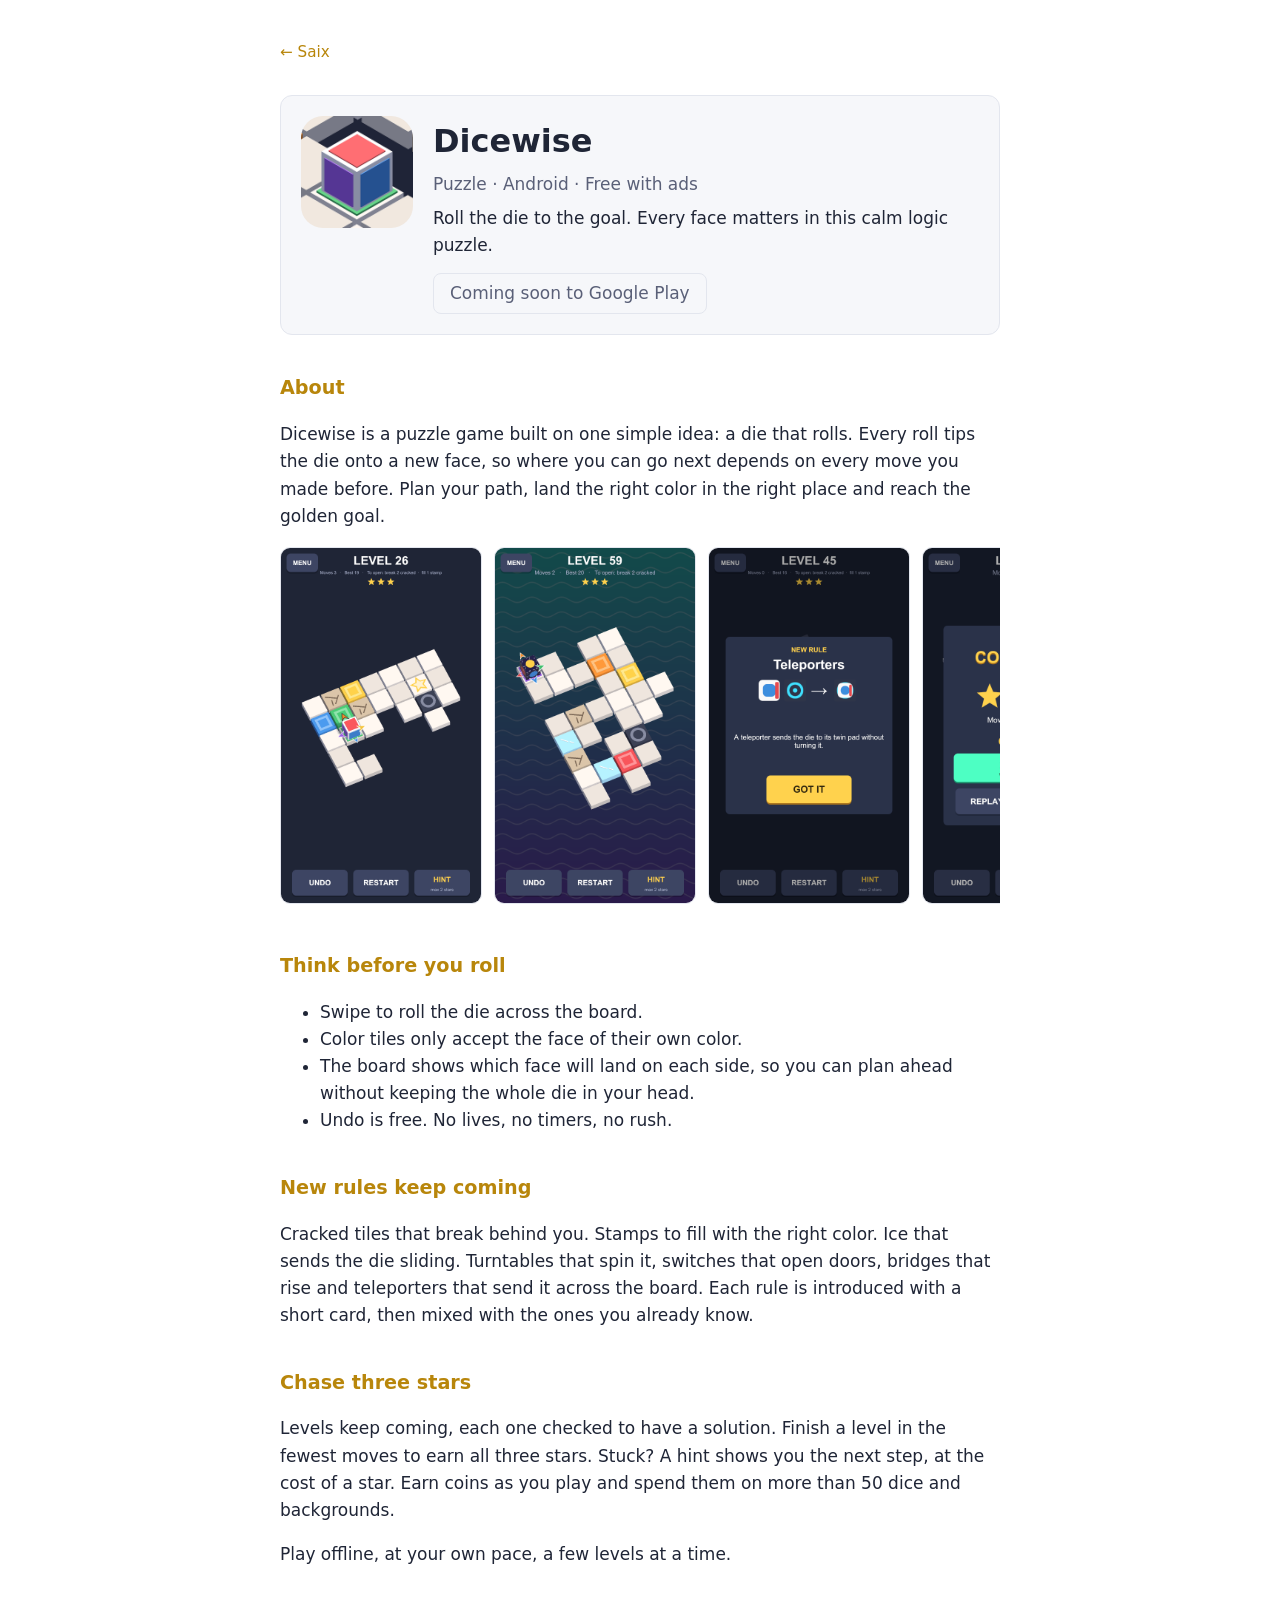
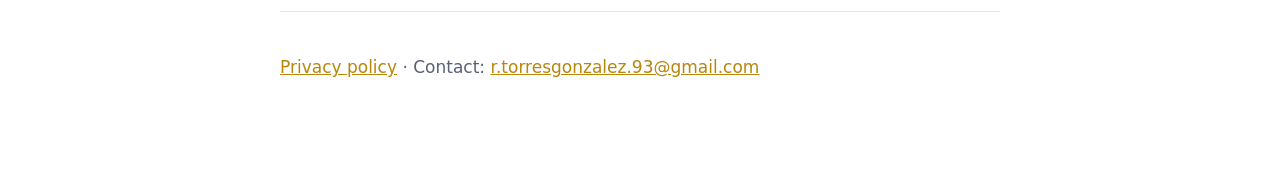
==== dicewise/index.html @ 0cf07ffc "Add personal game developer site with Dicewise page and itch.io games Co-Authored-By: Claude Opus 5." ====
<!doctype html>
<html lang="en">
<head>
<meta charset="utf-8">
<meta name="viewport" content="width=device-width, initial-scale=1">
<title>Dicewise · Rolling Dice Puzzle</title>
<meta name="description" content="Dicewise is a calm logic puzzle for Android. Roll the die to the goal: every face matters.">
<meta property="og:title" content="Dicewise: Rolling Dice Puzzle">
<meta property="og:description" content="Roll the die to the goal. Every face matters in this calm logic puzzle.">
<meta property="og:image" content="https://saix93.github.io/dicewise/FeatureGraphic.png">
<link rel="icon" href="Dicewise-Icon.png">
<link rel="stylesheet" href="../style.css">
</head>
<body>
<main>
<nav><a href="../">← Saix</a></nav>

<div class="featured">
  <img src="Dicewise-Icon.png" alt="Dicewise icon" width="112" height="112">
  <div>
    <h1>Dicewise</h1>
    <p class="meta" style="margin:0">Puzzle · Android · Free with ads</p>
    <p>Roll the die to the goal. Every face matters in this calm logic puzzle.</p>
    <!-- When the game is live, replace this span with:
         <a class="button" href="https://play.google.com/store/apps/details?id=com.saix.dicewise">Get it on Google Play</a> -->
    <span class="button disabled">Coming soon to Google Play</span>
  </div>
</div>

<h2>About</h2>
<p>Dicewise is a puzzle game built on one simple idea: a die that rolls. Every roll tips the die onto a new face, so where you can go next depends on every move you made before. Plan your path, land the right color in the right place and reach the golden goal.</p>

<div class="shots">
  <img src="Screenshots/01-gameplay.png" alt="Rolling the die across a board" width="1080" height="1920" loading="lazy">
  <img src="Screenshots/02-advanced.png" alt="An advanced level with several tile types" width="1080" height="1920" loading="lazy">
  <img src="Screenshots/03-new-rule.png" alt="A card introducing a new rule" width="1080" height="1920" loading="lazy">
  <img src="Screenshots/04-level-complete.png" alt="Level complete with three stars" width="1080" height="1920" loading="lazy">
  <img src="Screenshots/05-shop.png" alt="The shop with dice and backgrounds" width="1080" height="1920" loading="lazy">
  <img src="Screenshots/06-menu.png" alt="Main menu" width="1080" height="1920" loading="lazy">
</div>

<h2>Think before you roll</h2>
<ul>
  <li>Swipe to roll the die across the board.</li>
  <li>Color tiles only accept the face of their own color.</li>
  <li>The board shows which face will land on each side, so you can plan ahead without keeping the whole die in your head.</li>
  <li>Undo is free. No lives, no timers, no rush.</li>
</ul>

<h2>New rules keep coming</h2>
<p>Cracked tiles that break behind you. Stamps to fill with the right color. Ice that sends the die sliding. Turntables that spin it, switches that open doors, bridges that rise and teleporters that send it across the board. Each rule is introduced with a short card, then mixed with the ones you already know.</p>

<h2>Chase three stars</h2>
<p>Levels keep coming, each one checked to have a solution. Finish a level in the fewest moves to earn all three stars. Stuck? A hint shows you the next step, at the cost of a star. Earn coins as you play and spend them on more than 50 dice and backgrounds.</p>

<p>Play offline, at your own pace, a few levels at a time.</p>

<hr>
<p class="meta"><a href="privacy-policy.html">Privacy policy</a> · Contact: <a href="mailto:r.torresgonzalez.93@gmail.com">r.torresgonzalez.93@gmail.com</a></p>
</main>
</body>
</html>
---- style.css ----
:root { --bg: #ffffff; --text: #1f2536; --dim: #5a6078; --accent: #b8860b; --rule: #e3e6ee; --card: #f6f7fa; }
@media (prefers-color-scheme: dark) {
  :root { --bg: #1f2536; --text: #eef0f6; --dim: #a9b1cc; --accent: #ffd24d; --rule: #3c4563; --card: #272e44; }
}
body { margin: 0; background: var(--bg); color: var(--text); font: 17px/1.6 system-ui, -apple-system, "Segoe UI", Roboto, sans-serif; }
main { max-width: 720px; margin: 0 auto; padding: 40px 16px 64px; }
h1 { margin: 0 0 4px; font-size: 2rem; }
h2 { margin-top: 2em; font-size: 1.2rem; color: var(--accent); }
h3 { margin: 0 0 4px; font-size: 1.05rem; }
.meta { color: var(--dim); margin: 0 0 2em; }
a { color: var(--accent); }
hr { border: 0; border-top: 1px solid var(--rule); margin: 2.5em 0; }
img { max-width: 100%; height: auto; }

nav { margin: 0 0 2em; font-size: .95rem; }
nav a { text-decoration: none; }
nav a:hover { text-decoration: underline; }

.links { display: flex; flex-wrap: wrap; gap: 8px 20px; padding: 0; margin: 0; list-style: none; }

/* Featured game */
.featured { display: flex; gap: 20px; align-items: flex-start; background: var(--card); border: 1px solid var(--rule); border-radius: 12px; padding: 20px; }
.featured > img { width: 112px; flex-shrink: 0; border-radius: 22px; }
.featured p { margin: .4em 0; }
@media (max-width: 520px) { .featured { flex-direction: column; } }

.badge { display: inline-block; font-size: .8rem; color: var(--dim); border: 1px solid var(--rule); border-radius: 999px; padding: 1px 10px; }
.button { display: inline-block; margin-top: .4em; padding: 6px 16px; border-radius: 8px; background: var(--accent); color: var(--bg); font-weight: 600; text-decoration: none; }
.button.disabled { background: none; color: var(--dim); border: 1px solid var(--rule); font-weight: 400; cursor: default; }

/* Game grid */
.grid { display: grid; grid-template-columns: repeat(auto-fill, minmax(200px, 1fr)); gap: 16px; padding: 0; list-style: none; }
.grid a { display: block; height: 100%; background: var(--card); border: 1px solid var(--rule); border-radius: 12px; overflow: hidden; color: inherit; text-decoration: none; }
.grid a:hover { border-color: var(--accent); }
.grid img { display: block; width: 100%; aspect-ratio: 315 / 250; object-fit: cover; }
.grid .info { padding: 10px 12px 12px; }
.grid p { margin: 0; color: var(--dim); font-size: .9rem; line-height: 1.4; }

/* Screenshots */
.shots { display: flex; gap: 12px; overflow-x: auto; padding-bottom: 8px; scroll-snap-type: x mandatory; }
.shots img { width: 200px; flex-shrink: 0; border-radius: 10px; border: 1px solid var(--rule); scroll-snap-align: start; }
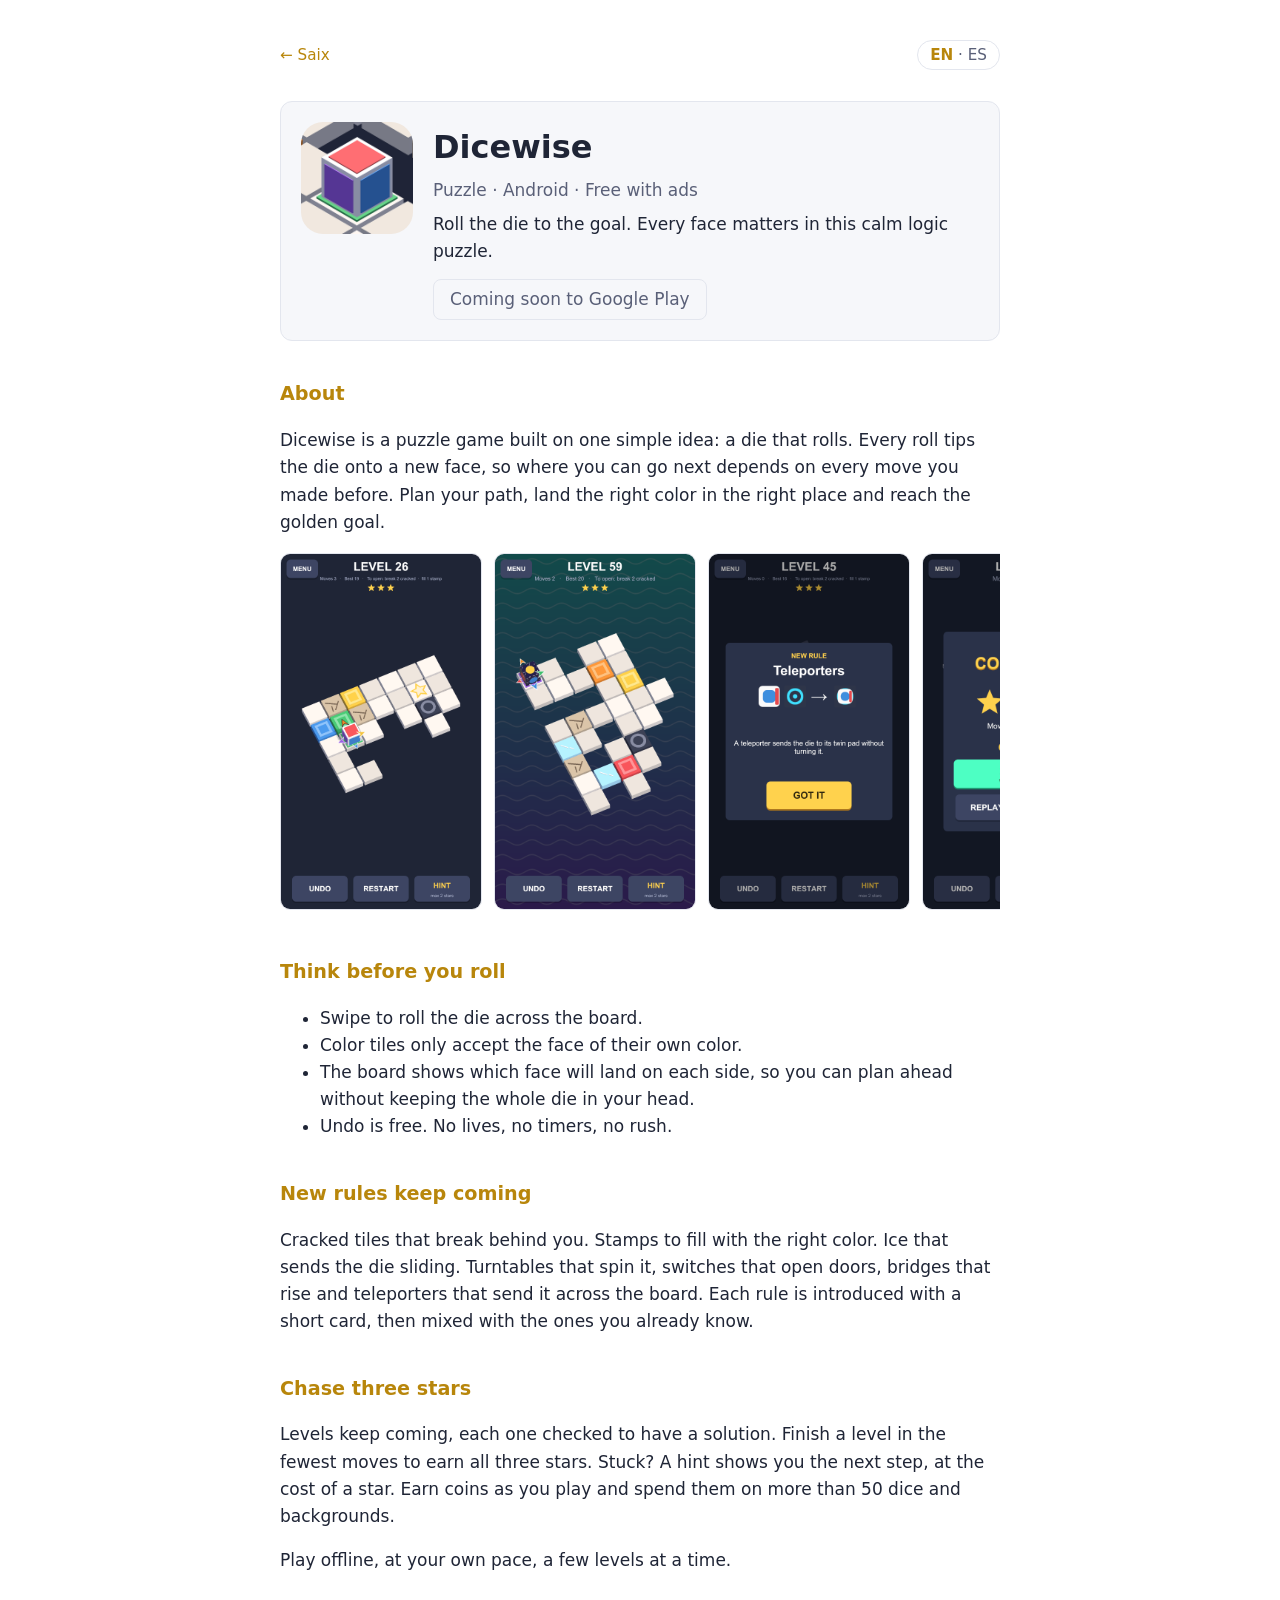
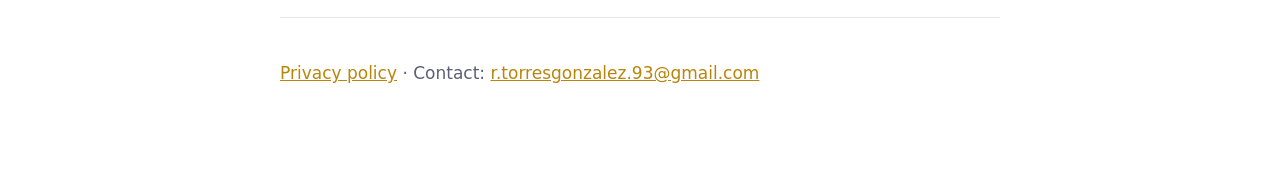
==== commit aeb639d4: "Add English/Spanish language switch with translations Co-Authored-By: Claude Opus 5.5 <noreply@anthr" ====
--- a/dicewise/index.html
+++ b/dicewise/index.html
@@ -3,7 +3,8 @@
 <head>
 <meta charset="utf-8">
 <meta name="viewport" content="width=device-width, initial-scale=1">
-<title>Dicewise · Rolling Dice Puzzle</title>
+<title data-es="Dicewise · Puzzle de dados">Dicewise · Rolling Dice Puzzle</title>
+<script src="../lang.js"></script>
 <meta name="description" content="Dicewise is a calm logic puzzle for Android. Roll the die to the goal: every face matters.">
 <meta property="og:title" content="Dicewise: Rolling Dice Puzzle">
 <meta property="og:description" content="Roll the die to the goal. Every face matters in this calm logic puzzle.">
@@ -13,32 +14,38 @@
 </head>
 <body>
 <main>
-<nav><a href="../">← Saix</a></nav>
+<div class="top">
+  <a href="../">← Saix</a>
+  <button class="lang-toggle" type="button" aria-label="Change language / Cambiar idioma"><span class="en">EN</span> · <span class="es">ES</span></button>
+</div>
 
 <div class="featured">
-  <img src="Dicewise-Icon.png" alt="Dicewise icon" width="112" height="112">
+  <img src="Dicewise-Icon.png" alt="Dicewise" width="112" height="112">
   <div>
     <h1>Dicewise</h1>
-    <p class="meta" style="margin:0">Puzzle · Android · Free with ads</p>
-    <p>Roll the die to the goal. Every face matters in this calm logic puzzle.</p>
+    <p class="meta" style="margin:0"><span lang="en">Puzzle · Android · Free with ads</span><span lang="es">Puzle · Android · Gratis con anuncios</span></p>
+    <p lang="en">Roll the die to the goal. Every face matters in this calm logic puzzle.</p>
+    <p lang="es">Rueda el dado hasta la meta. En este puzle de lógica, cada cara cuenta.</p>
     <!-- When the game is live, replace this span with:
-         <a class="button" href="https://play.google.com/store/apps/details?id=com.saix.dicewise">Get it on Google Play</a> -->
-    <span class="button disabled">Coming soon to Google Play</span>
+         <a class="button" href="https://play.google.com/store/apps/details?id=com.saix.dicewise"><span lang="en">Get it on Google Play</span><span lang="es">Disponible en Google Play</span></a> -->
+    <span class="button disabled"><span lang="en">Coming soon to Google Play</span><span lang="es">Próximamente en Google Play</span></span>
   </div>
 </div>
 
-<h2>About</h2>
-<p>Dicewise is a puzzle game built on one simple idea: a die that rolls. Every roll tips the die onto a new face, so where you can go next depends on every move you made before. Plan your path, land the right color in the right place and reach the golden goal.</p>
+<h2><span lang="en">About</span><span lang="es">El juego</span></h2>
+<p lang="en">Dicewise is a puzzle game built on one simple idea: a die that rolls. Every roll tips the die onto a new face, so where you can go next depends on every move you made before. Plan your path, land the right color in the right place and reach the golden goal.</p>
+<p lang="es">Dicewise es un juego de puzles con una idea sencilla: un dado que rueda. Cada movimiento vuelca el dado sobre una cara nueva, así que adónde puedes ir depende de todo lo que has hecho antes. Planea tu camino, pon el color adecuado en el sitio adecuado y llega a la meta dorada.</p>
 
 <div class="shots">
-  <img src="Screenshots/01-gameplay.png" alt="Rolling the die across a board" width="1080" height="1920" loading="lazy">
-  <img src="Screenshots/02-advanced.png" alt="An advanced level with several tile types" width="1080" height="1920" loading="lazy">
-  <img src="Screenshots/03-new-rule.png" alt="A card introducing a new rule" width="1080" height="1920" loading="lazy">
-  <img src="Screenshots/04-level-complete.png" alt="Level complete with three stars" width="1080" height="1920" loading="lazy">
-  <img src="Screenshots/05-shop.png" alt="The shop with dice and backgrounds" width="1080" height="1920" loading="lazy">
-  <img src="Screenshots/06-menu.png" alt="Main menu" width="1080" height="1920" loading="lazy">
+  <img src="Screenshots/01-gameplay.png" alt="" width="1080" height="1920" loading="lazy">
+  <img src="Screenshots/02-advanced.png" alt="" width="1080" height="1920" loading="lazy">
+  <img src="Screenshots/03-new-rule.png" alt="" width="1080" height="1920" loading="lazy">
+  <img src="Screenshots/04-level-complete.png" alt="" width="1080" height="1920" loading="lazy">
+  <img src="Screenshots/05-shop.png" alt="" width="1080" height="1920" loading="lazy">
+  <img src="Screenshots/06-menu.png" alt="" width="1080" height="1920" loading="lazy">
 </div>
 
+<div lang="en">
 <h2>Think before you roll</h2>
 <ul>
   <li>Swipe to roll the die across the board.</li>
@@ -54,9 +61,28 @@
 <p>Levels keep coming, each one checked to have a solution. Finish a level in the fewest moves to earn all three stars. Stuck? A hint shows you the next step, at the cost of a star. Earn coins as you play and spend them on more than 50 dice and backgrounds.</p>
 
 <p>Play offline, at your own pace, a few levels at a time.</p>
+</div>
+
+<div lang="es">
+<h2>Piensa antes de rodar</h2>
+<ul>
+  <li>Desliza para hacer rodar el dado por el tablero.</li>
+  <li>Las casillas de color solo aceptan la cara de su color.</li>
+  <li>El tablero te muestra qué cara caerá en cada lado, para que planees sin tener que memorizar el dado.</li>
+  <li>Deshacer es gratis. Sin vidas, sin cronómetros, sin prisas.</li>
+</ul>
+
+<h2>Siempre hay reglas nuevas</h2>
+<p>Casillas agrietadas que se rompen a tu paso. Sellos que llenar con el color correcto. Hielo que hace deslizar el dado. Plataformas giratorias, interruptores que abren puertas, puentes que se levantan y teletransportes que lo mandan al otro lado del tablero. Cada regla se presenta con una tarjeta breve y luego se mezcla con las que ya conoces.</p>
+
+<h2>Consigue las tres estrellas</h2>
+<p>Los niveles no se acaban, y todos tienen solución comprobada. Termina un nivel con el mínimo de movimientos para conseguir las tres estrellas. ¿Atascado? Una pista te muestra el siguiente paso, a cambio de una estrella. Gana monedas jugando y gástalas en más de 50 dados y fondos.</p>
+
+<p>Juega sin conexión, a tu ritmo, unos pocos niveles cada vez.</p>
+</div>
 
 <hr>
-<p class="meta"><a href="privacy-policy.html">Privacy policy</a> · Contact: <a href="mailto:r.torresgonzalez.93@gmail.com">r.torresgonzalez.93@gmail.com</a></p>
+<p class="meta"><a href="privacy-policy.html"><span lang="en">Privacy policy</span><span lang="es">Política de privacidad</span></a> · <span lang="en">Contact</span><span lang="es">Contacto</span>: <a href="mailto:r.torresgonzalez.93@gmail.com">r.torresgonzalez.93@gmail.com</a></p>
 </main>
 </body>
 </html>
--- a/style.css
+++ b/style.css
@@ -12,9 +12,15 @@
 hr { border: 0; border-top: 1px solid var(--rule); margin: 2.5em 0; }
 img { max-width: 100%; height: auto; }
 
-nav { margin: 0 0 2em; font-size: .95rem; }
-nav a { text-decoration: none; }
-nav a:hover { text-decoration: underline; }
+/* Language switch, see lang.js */
+html[lang="es"] body [lang="en"], html[lang="en"] body [lang="es"] { display: none; }
+
+.top { display: flex; align-items: center; gap: 16px; margin: 0 0 2em; font-size: .95rem; }
+.top a { text-decoration: none; }
+.top a:hover { text-decoration: underline; }
+.lang-toggle { margin-left: auto; font: inherit; color: var(--dim); background: none; border: 1px solid var(--rule); border-radius: 999px; padding: 2px 12px; cursor: pointer; }
+.lang-toggle:hover { border-color: var(--accent); }
+html[lang="en"] .lang-toggle .en, html[lang="es"] .lang-toggle .es { color: var(--accent); font-weight: 600; }
 
 .links { display: flex; flex-wrap: wrap; gap: 8px 20px; padding: 0; margin: 0; list-style: none; }
 
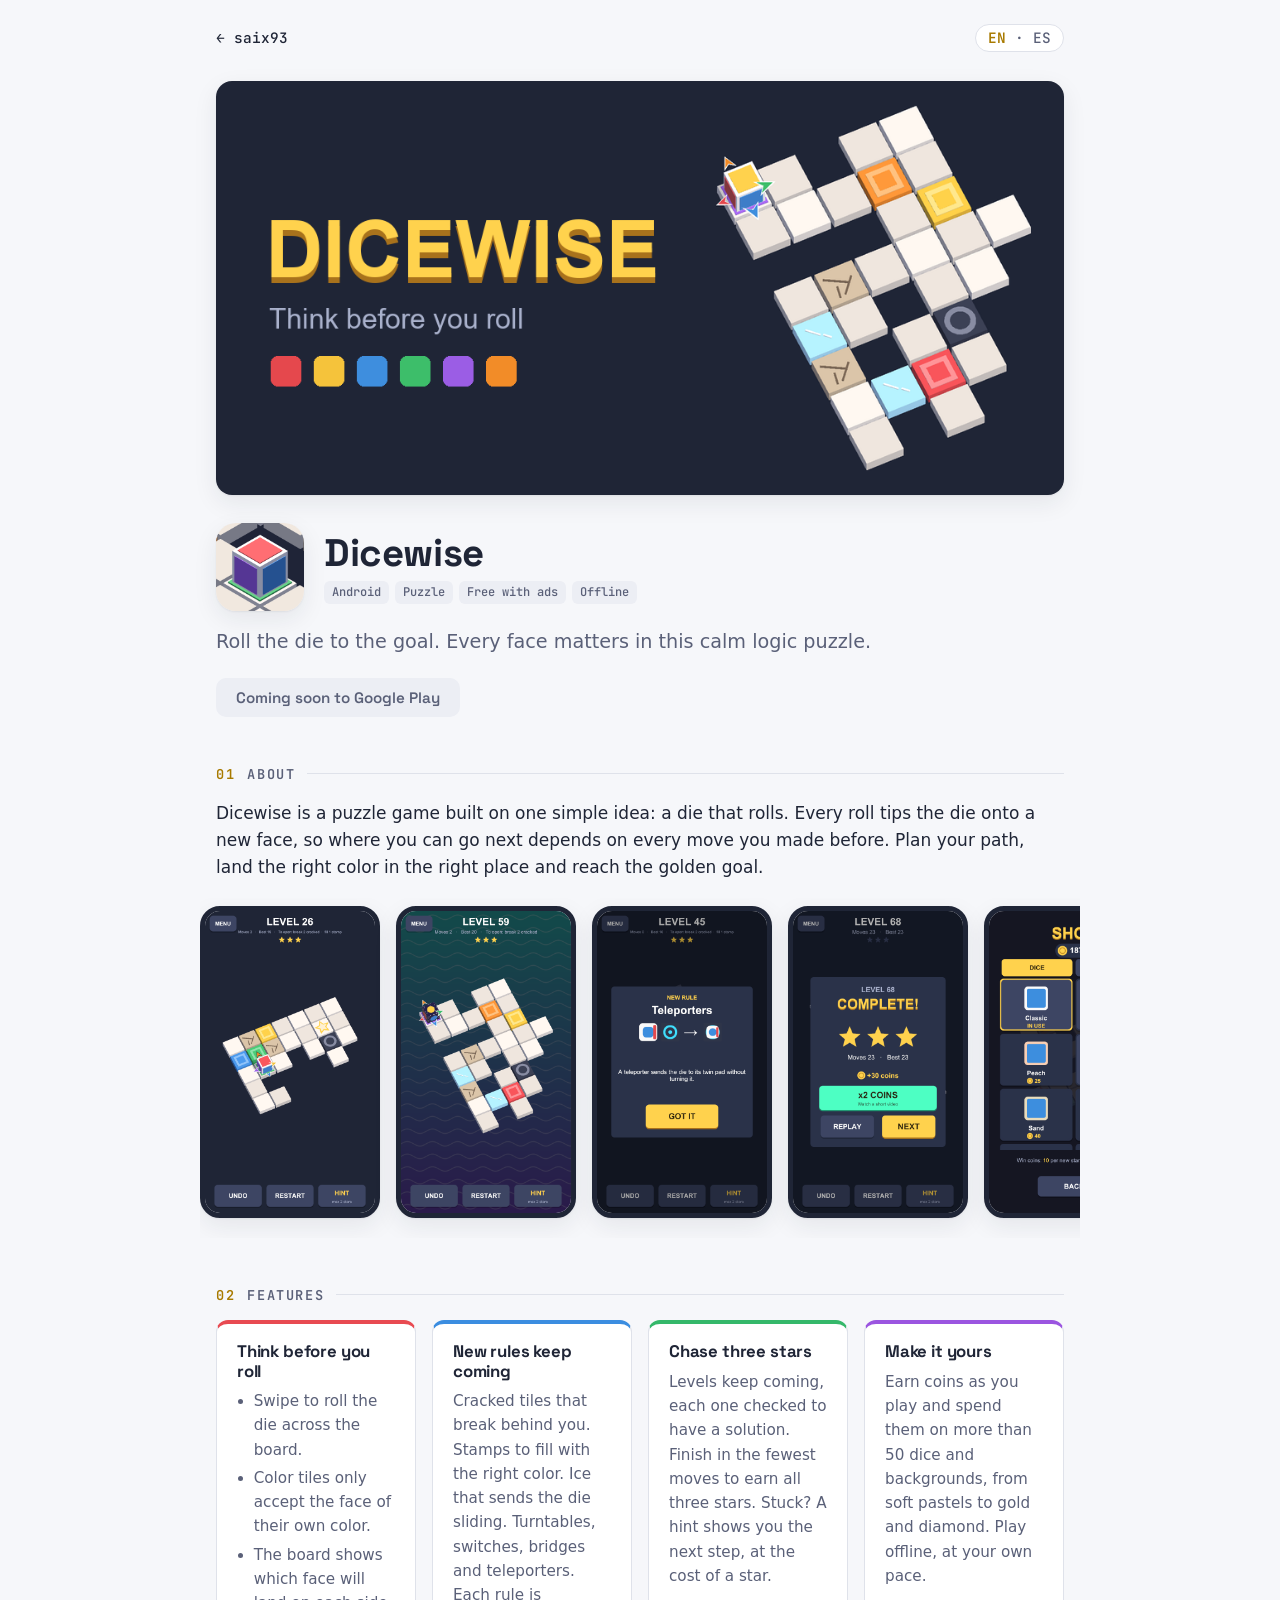
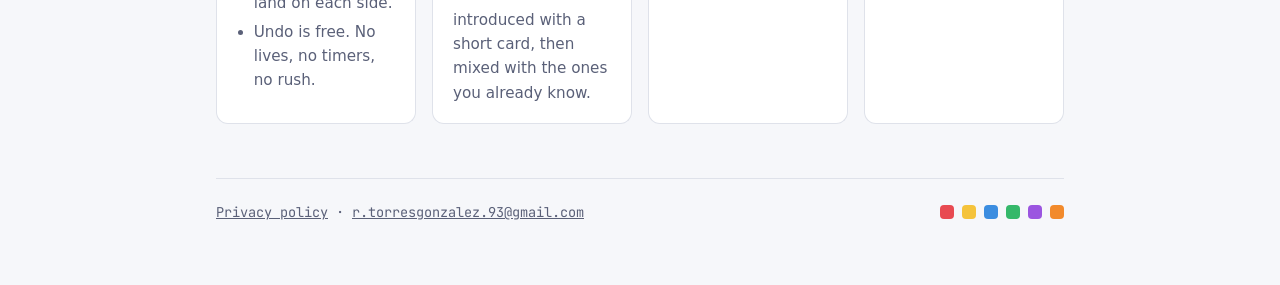
==== commit 7236cbac: "Redesign site with game-dev visual style Add 3D die hero, HUD-style section titles, featured Dicewis" ====
--- a/dicewise/index.html
+++ b/dicewise/index.html
@@ -10,29 +10,40 @@
 <meta property="og:description" content="Roll the die to the goal. Every face matters in this calm logic puzzle.">
 <meta property="og:image" content="https://saix93.github.io/dicewise/FeatureGraphic.png">
 <link rel="icon" href="Dicewise-Icon.png">
+<link rel="preconnect" href="https://fonts.googleapis.com">
+<link rel="preconnect" href="https://fonts.gstatic.com" crossorigin>
+<link rel="stylesheet" href="https://fonts.googleapis.com/css2?family=JetBrains+Mono:wght@400;500;600&family=Space+Grotesk:wght@500;600;700&display=swap">
 <link rel="stylesheet" href="../style.css">
 </head>
 <body>
-<main>
+<main class="wide" style="max-width: 880px">
 <div class="top">
-  <a href="../">← Saix</a>
+  <a href="../">← saix93</a>
   <button class="lang-toggle" type="button" aria-label="Change language / Cambiar idioma"><span class="en">EN</span> · <span class="es">ES</span></button>
 </div>
 
-<div class="featured">
-  <img src="Dicewise-Icon.png" alt="Dicewise" width="112" height="112">
+<img class="banner" src="FeatureGraphic.png" alt="Dicewise: Think before you roll" width="1024" height="500">
+
+<div class="game-head">
+  <img src="Dicewise-Icon.png" alt="" width="88" height="88">
   <div>
     <h1>Dicewise</h1>
-    <p class="meta" style="margin:0"><span lang="en">Puzzle · Android · Free with ads</span><span lang="es">Puzle · Android · Gratis con anuncios</span></p>
-    <p lang="en">Roll the die to the goal. Every face matters in this calm logic puzzle.</p>
-    <p lang="es">Rueda el dado hasta la meta. En este puzle de lógica, cada cara cuenta.</p>
-    <!-- When the game is live, replace this span with:
-         <a class="button" href="https://play.google.com/store/apps/details?id=com.saix.dicewise"><span lang="en">Get it on Google Play</span><span lang="es">Disponible en Google Play</span></a> -->
-    <span class="button disabled"><span lang="en">Coming soon to Google Play</span><span lang="es">Próximamente en Google Play</span></span>
+    <ul class="tags">
+      <li class="badge">Android</li>
+      <li class="badge"><span lang="en">Puzzle</span><span lang="es">Puzle</span></li>
+      <li class="badge"><span lang="en">Free with ads</span><span lang="es">Gratis con anuncios</span></li>
+      <li class="badge"><span lang="en">Offline</span><span lang="es">Sin conexión</span></li>
+    </ul>
   </div>
 </div>
 
-<h2><span lang="en">About</span><span lang="es">El juego</span></h2>
+<p class="tagline" lang="en">Roll the die to the goal. Every face matters in this calm logic puzzle.</p>
+<p class="tagline" lang="es">Rueda el dado hasta la meta. En este puzle de lógica, cada cara cuenta.</p>
+<!-- When the game is live, replace this span with:
+     <a class="button" href="https://play.google.com/store/apps/details?id=com.saix.dicewise"><span lang="en">Get it on Google Play</span><span lang="es">Disponible en Google Play</span></a> -->
+<span class="button disabled"><span lang="en">Coming soon to Google Play</span><span lang="es">Próximamente en Google Play</span></span>
+
+<h2 class="section-title"><span class="idx">01</span><span lang="en">About</span><span lang="es">El juego</span></h2>
 <p lang="en">Dicewise is a puzzle game built on one simple idea: a die that rolls. Every roll tips the die onto a new face, so where you can go next depends on every move you made before. Plan your path, land the right color in the right place and reach the golden goal.</p>
 <p lang="es">Dicewise es un juego de puzles con una idea sencilla: un dado que rueda. Cada movimiento vuelca el dado sobre una cara nueva, así que adónde puedes ir depende de todo lo que has hecho antes. Planea tu camino, pon el color adecuado en el sitio adecuado y llega a la meta dorada.</p>
 
@@ -45,44 +56,44 @@
   <img src="Screenshots/06-menu.png" alt="" width="1080" height="1920" loading="lazy">
 </div>
 
-<div lang="en">
-<h2>Think before you roll</h2>
-<ul>
-  <li>Swipe to roll the die across the board.</li>
-  <li>Color tiles only accept the face of their own color.</li>
-  <li>The board shows which face will land on each side, so you can plan ahead without keeping the whole die in your head.</li>
-  <li>Undo is free. No lives, no timers, no rush.</li>
-</ul>
-
-<h2>New rules keep coming</h2>
-<p>Cracked tiles that break behind you. Stamps to fill with the right color. Ice that sends the die sliding. Turntables that spin it, switches that open doors, bridges that rise and teleporters that send it across the board. Each rule is introduced with a short card, then mixed with the ones you already know.</p>
-
-<h2>Chase three stars</h2>
-<p>Levels keep coming, each one checked to have a solution. Finish a level in the fewest moves to earn all three stars. Stuck? A hint shows you the next step, at the cost of a star. Earn coins as you play and spend them on more than 50 dice and backgrounds.</p>
-
-<p>Play offline, at your own pace, a few levels at a time.</p>
+<h2 class="section-title"><span class="idx">02</span><span lang="en">Features</span><span lang="es">Características</span></h2>
+<div class="features">
+  <section class="feature" style="--c: var(--red)">
+    <h3><span lang="en">Think before you roll</span><span lang="es">Piensa antes de rodar</span></h3>
+    <ul lang="en">
+      <li>Swipe to roll the die across the board.</li>
+      <li>Color tiles only accept the face of their own color.</li>
+      <li>The board shows which face will land on each side.</li>
+      <li>Undo is free. No lives, no timers, no rush.</li>
+    </ul>
+    <ul lang="es">
+      <li>Desliza para hacer rodar el dado por el tablero.</li>
+      <li>Las casillas de color solo aceptan la cara de su color.</li>
+      <li>El tablero te muestra qué cara caerá en cada lado.</li>
+      <li>Deshacer es gratis. Sin vidas, sin cronómetros, sin prisas.</li>
+    </ul>
+  </section>
+  <section class="feature" style="--c: var(--blue)">
+    <h3><span lang="en">New rules keep coming</span><span lang="es">Siempre hay reglas nuevas</span></h3>
+    <p lang="en">Cracked tiles that break behind you. Stamps to fill with the right color. Ice that sends the die sliding. Turntables, switches, bridges and teleporters. Each rule is introduced with a short card, then mixed with the ones you already know.</p>
+    <p lang="es">Casillas agrietadas que se rompen a tu paso. Sellos que llenar con el color correcto. Hielo que hace deslizar el dado. Plataformas giratorias, interruptores, puentes y teletransportes. Cada regla se presenta con una tarjeta breve y luego se mezcla con las que ya conoces.</p>
+  </section>
+  <section class="feature" style="--c: var(--green)">
+    <h3><span lang="en">Chase three stars</span><span lang="es">Consigue las tres estrellas</span></h3>
+    <p lang="en">Levels keep coming, each one checked to have a solution. Finish in the fewest moves to earn all three stars. Stuck? A hint shows you the next step, at the cost of a star.</p>
+    <p lang="es">Los niveles no se acaban, y todos tienen solución comprobada. Termina con el mínimo de movimientos para conseguir las tres estrellas. ¿Atascado? Una pista te muestra el siguiente paso, a cambio de una estrella.</p>
+  </section>
+  <section class="feature" style="--c: var(--purple)">
+    <h3><span lang="en">Make it yours</span><span lang="es">Hazlo tuyo</span></h3>
+    <p lang="en">Earn coins as you play and spend them on more than 50 dice and backgrounds, from soft pastels to gold and diamond. Play offline, at your own pace.</p>
+    <p lang="es">Gana monedas jugando y gástalas en más de 50 dados y fondos, desde tonos pastel hasta oro y diamante. Juega sin conexión, a tu ritmo.</p>
+  </section>
 </div>
 
-<div lang="es">
-<h2>Piensa antes de rodar</h2>
-<ul>
-  <li>Desliza para hacer rodar el dado por el tablero.</li>
-  <li>Las casillas de color solo aceptan la cara de su color.</li>
-  <li>El tablero te muestra qué cara caerá en cada lado, para que planees sin tener que memorizar el dado.</li>
-  <li>Deshacer es gratis. Sin vidas, sin cronómetros, sin prisas.</li>
-</ul>
-
-<h2>Siempre hay reglas nuevas</h2>
-<p>Casillas agrietadas que se rompen a tu paso. Sellos que llenar con el color correcto. Hielo que hace deslizar el dado. Plataformas giratorias, interruptores que abren puertas, puentes que se levantan y teletransportes que lo mandan al otro lado del tablero. Cada regla se presenta con una tarjeta breve y luego se mezcla con las que ya conoces.</p>
-
-<h2>Consigue las tres estrellas</h2>
-<p>Los niveles no se acaban, y todos tienen solución comprobada. Termina un nivel con el mínimo de movimientos para conseguir las tres estrellas. ¿Atascado? Una pista te muestra el siguiente paso, a cambio de una estrella. Gana monedas jugando y gástalas en más de 50 dados y fondos.</p>
-
-<p>Juega sin conexión, a tu ritmo, unos pocos niveles cada vez.</p>
-</div>
-
-<hr>
-<p class="meta"><a href="privacy-policy.html"><span lang="en">Privacy policy</span><span lang="es">Política de privacidad</span></a> · <span lang="en">Contact</span><span lang="es">Contacto</span>: <a href="mailto:r.torresgonzalez.93@gmail.com">r.torresgonzalez.93@gmail.com</a></p>
+<footer class="footer">
+  <span><a href="privacy-policy.html"><span lang="en">Privacy policy</span><span lang="es">Política de privacidad</span></a> · <a href="mailto:r.torresgonzalez.93@gmail.com">r.torresgonzalez.93@gmail.com</a></span>
+  <ul class="pips" aria-hidden="true"><li></li><li></li><li></li><li></li><li></li><li></li></ul>
+</footer>
 </main>
 </body>
 </html>
--- a/style.css
+++ b/style.css
@@ -1,11 +1,28 @@
-:root { --bg: #ffffff; --text: #1f2536; --dim: #5a6078; --accent: #b8860b; --rule: #e3e6ee; --card: #f6f7fa; }
+:root {
+  --bg: #f6f7fa; --surface: #ffffff; --surface-2: #eceef4;
+  --text: #1f2536; --dim: #5a6078; --accent: #a87a00; --rule: #dfe2ea;
+  --gold: #ffd24d; --on-gold: #1f2536; --grid: rgba(31, 37, 54, .07);
+  --shadow: 0 1px 2px rgba(31, 37, 54, .06), 0 8px 24px rgba(31, 37, 54, .08);
+  --red: #e84a51; --yellow: #f5c33b; --blue: #3b8de0; --green: #35b86a; --purple: #9b55e0; --orange: #f28a2b;
+  --font-display: "Space Grotesk", system-ui, sans-serif;
+  --font-mono: "JetBrains Mono", ui-monospace, Consolas, monospace;
+}
 @media (prefers-color-scheme: dark) {
-  :root { --bg: #1f2536; --text: #eef0f6; --dim: #a9b1cc; --accent: #ffd24d; --rule: #3c4563; --card: #272e44; }
+  :root {
+    --bg: #161b2a; --surface: #1f2536; --surface-2: #272e44;
+    --text: #eef0f6; --dim: #a9b1cc; --accent: #ffd24d; --rule: #323a55;
+    --grid: rgba(238, 240, 246, .06);
+    --shadow: 0 1px 2px rgba(0, 0, 0, .3), 0 12px 32px rgba(0, 0, 0, .35);
+  }
 }
-body { margin: 0; background: var(--bg); color: var(--text); font: 17px/1.6 system-ui, -apple-system, "Segoe UI", Roboto, sans-serif; }
-main { max-width: 720px; margin: 0 auto; padding: 40px 16px 64px; }
-h1 { margin: 0 0 4px; font-size: 2rem; }
-h2 { margin-top: 2em; font-size: 1.2rem; color: var(--accent); }
+
+* { box-sizing: border-box; }
+body { margin: 0; background: var(--bg); color: var(--text); font: 17px/1.6 system-ui, -apple-system, "Segoe UI", Roboto, sans-serif; -webkit-font-smoothing: antialiased; overflow-x: clip; }
+main { max-width: 720px; margin: 0 auto; padding: 24px 16px 64px; }
+main.wide { max-width: 1040px; }
+h1, h2, h3 { font-family: var(--font-display); line-height: 1.15; letter-spacing: -.01em; }
+h1 { margin: 0 0 4px; font-size: 2.2rem; }
+h2 { margin: 2em 0 .6em; font-size: 1.25rem; color: var(--accent); }
 h3 { margin: 0 0 4px; font-size: 1.05rem; }
 .meta { color: var(--dim); margin: 0 0 2em; }
 a { color: var(--accent); }
@@ -15,33 +32,127 @@
 /* Language switch, see lang.js */
 html[lang="es"] body [lang="en"], html[lang="en"] body [lang="es"] { display: none; }
 
-.top { display: flex; align-items: center; gap: 16px; margin: 0 0 2em; font-size: .95rem; }
-.top a { text-decoration: none; }
-.top a:hover { text-decoration: underline; }
-.lang-toggle { margin-left: auto; font: inherit; color: var(--dim); background: none; border: 1px solid var(--rule); border-radius: 999px; padding: 2px 12px; cursor: pointer; }
+/* Top bar */
+.top { display: flex; align-items: center; gap: 16px; margin: 0 0 2em; font: 500 .9rem/1 var(--font-mono); }
+.top a { color: var(--text); text-decoration: none; }
+.top a:hover { color: var(--accent); }
+.brand { display: inline-flex; align-items: center; gap: 10px; font-weight: 600; letter-spacing: .02em; }
+.brand::before { content: ""; width: 14px; height: 14px; border-radius: 3px; background: var(--gold); box-shadow: 3px 3px 0 var(--blue); }
+.lang-toggle { margin-left: auto; font: inherit; color: var(--dim); background: var(--surface); border: 1px solid var(--rule); border-radius: 999px; padding: 6px 12px; cursor: pointer; }
 .lang-toggle:hover { border-color: var(--accent); }
 html[lang="en"] .lang-toggle .en, html[lang="es"] .lang-toggle .es { color: var(--accent); font-weight: 600; }
 
-.links { display: flex; flex-wrap: wrap; gap: 8px 20px; padding: 0; margin: 0; list-style: none; }
+/* Hero */
+.hero { position: relative; display: grid; grid-template-columns: 1fr auto; align-items: center; gap: 32px; padding: 56px 0 48px; }
+.hero::before {
+  content: ""; position: absolute; inset: -24px -50vw 0; z-index: -1;
+  background: radial-gradient(var(--grid) 1.5px, transparent 1.5px) 0 0 / 24px 24px;
+  -webkit-mask-image: radial-gradient(ellipse 60% 80% at 70% 40%, #000 30%, transparent 75%);
+  mask-image: radial-gradient(ellipse 60% 80% at 70% 40%, #000 30%, transparent 75%);
+}
+.eyebrow { margin: 0 0 12px; font: 500 .85rem var(--font-mono); color: var(--accent); letter-spacing: .04em; }
+.hero h1 { font-size: clamp(3rem, 9vw, 5.5rem); line-height: .95; letter-spacing: -.03em; }
+.lead { max-width: 30ch; margin: 16px 0 28px; font-size: 1.3rem; color: var(--dim); }
+.actions { display: flex; flex-wrap: wrap; gap: 10px; }
+.pill { display: inline-flex; align-items: center; gap: 8px; padding: 8px 16px; border-radius: 999px; background: var(--surface); border: 1px solid var(--rule); color: var(--text); font: 500 .9rem var(--font-mono); text-decoration: none; transition: border-color .15s, transform .15s; }
+.pill:hover { border-color: var(--accent); transform: translateY(-2px); }
+.pill svg { width: 18px; height: 18px; flex-shrink: 0; }
+.pips { display: flex; gap: 8px; margin: 0; padding: 0; list-style: none; }
+.pips li { width: 14px; height: 14px; border-radius: 4px; }
+.pips li:nth-child(1) { background: var(--red); }
+.pips li:nth-child(2) { background: var(--yellow); }
+.pips li:nth-child(3) { background: var(--blue); }
+.pips li:nth-child(4) { background: var(--green); }
+.pips li:nth-child(5) { background: var(--purple); }
+.pips li:nth-child(6) { background: var(--orange); }
+
+/* 3D die, styled like the Dicewise icon */
+.scene { --s: 150px; width: calc(var(--s) * 1.9); height: calc(var(--s) * 1.9); display: grid; place-items: center; perspective: 900px; position: relative; }
+.scene::after { content: ""; position: absolute; bottom: 8%; width: 60%; height: 12%; border-radius: 50%; background: radial-gradient(rgba(0, 0, 0, .28), transparent 70%); animation: shadow 8s ease-in-out infinite; }
+.die { position: relative; width: var(--s); height: var(--s); transform-style: preserve-3d; animation: tumble 16s linear infinite; }
+.die span { position: absolute; inset: 0; border-radius: 16px; background: #e7e9f0; box-shadow: inset 0 0 0 14px #e7e9f0, inset 0 0 0 15px rgba(0, 0, 0, .12); }
+.die span::after { content: ""; position: absolute; inset: 14px; border-radius: 6px; background: var(--c); box-shadow: inset 0 -6px 0 rgba(0, 0, 0, .15); }
+.die span:nth-child(1) { --c: var(--red);    transform: rotateY(0deg)   translateZ(calc(var(--s) / 2)); }
+.die span:nth-child(2) { --c: var(--blue);   transform: rotateY(90deg)  translateZ(calc(var(--s) / 2)); }
+.die span:nth-child(3) { --c: var(--yellow); transform: rotateY(180deg) translateZ(calc(var(--s) / 2)); }
+.die span:nth-child(4) { --c: var(--purple); transform: rotateY(-90deg) translateZ(calc(var(--s) / 2)); }
+.die span:nth-child(5) { --c: var(--green);  transform: rotateX(90deg)  translateZ(calc(var(--s) / 2)); }
+.die span:nth-child(6) { --c: var(--orange); transform: rotateX(-90deg) translateZ(calc(var(--s) / 2)); }
+@keyframes tumble {
+  from { transform: translateY(0) rotateX(-28deg) rotateY(-45deg); }
+  50% { transform: translateY(-12px) rotateX(-28deg) rotateY(135deg); }
+  to { transform: translateY(0) rotateX(-28deg) rotateY(315deg); }
+}
+@keyframes shadow { 50% { transform: scale(.85); opacity: .7; } }
+@media (prefers-reduced-motion: reduce) {
+  .die { animation: none; transform: rotateX(-30deg) rotateY(-45deg); }
+  .scene::after { animation: none; }
+}
+@media (max-width: 720px) {
+  .hero { grid-template-columns: 1fr; padding-top: 24px; }
+  .scene { --s: 96px; grid-row: 1; justify-self: start; }
+}
+
+/* Section titles, HUD style */
+.section-title { display: flex; align-items: center; gap: 12px; margin: 3.5em 0 1.2em; font: 600 .85rem var(--font-mono); text-transform: uppercase; letter-spacing: .12em; color: var(--dim); }
+.section-title .idx { color: var(--accent); }
+.section-title::after { content: ""; flex: 1; height: 1px; background: var(--rule); }
 
 /* Featured game */
-.featured { display: flex; gap: 20px; align-items: flex-start; background: var(--card); border: 1px solid var(--rule); border-radius: 12px; padding: 20px; }
-.featured > img { width: 112px; flex-shrink: 0; border-radius: 22px; }
-.featured p { margin: .4em 0; }
-@media (max-width: 520px) { .featured { flex-direction: column; } }
+.featured { display: grid; grid-template-columns: 1.15fr 1fr; overflow: hidden; background: var(--surface); border: 1px solid var(--rule); border-radius: 16px; box-shadow: var(--shadow); }
+.featured .art { display: block; background: #1f2536; }
+.featured .art img { display: block; width: 100%; height: 100%; object-fit: cover; transition: transform .4s; }
+.featured .art:hover img { transform: scale(1.03); }
+.featured .body { padding: 28px; display: flex; flex-direction: column; gap: 10px; }
+.featured h3 { display: flex; align-items: center; gap: 12px; font-size: 1.8rem; margin: 0; }
+.featured h3 img { width: 48px; height: 48px; border-radius: 12px; }
+.featured p { margin: 0; color: var(--dim); }
+.featured .button { align-self: flex-start; margin-top: auto; }
+@media (max-width: 720px) { .featured { grid-template-columns: 1fr; } }
 
-.badge { display: inline-block; font-size: .8rem; color: var(--dim); border: 1px solid var(--rule); border-radius: 999px; padding: 1px 10px; }
-.button { display: inline-block; margin-top: .4em; padding: 6px 16px; border-radius: 8px; background: var(--accent); color: var(--bg); font-weight: 600; text-decoration: none; }
-.button.disabled { background: none; color: var(--dim); border: 1px solid var(--rule); font-weight: 400; cursor: default; }
+.tags { display: flex; flex-wrap: wrap; gap: 6px; margin: 0; padding: 0; list-style: none; }
+.badge { display: inline-block; font: 500 .75rem/1.6 var(--font-mono); color: var(--dim); background: var(--surface-2); border-radius: 6px; padding: 2px 8px; }
+.badge.soon { color: var(--on-gold); background: var(--gold); }
+.button { display: inline-flex; align-items: center; gap: 8px; padding: 10px 20px; border-radius: 10px; background: var(--gold); color: var(--on-gold); font: 600 .95rem var(--font-display); text-decoration: none; box-shadow: 0 3px 0 #c99a12; transition: transform .1s, box-shadow .1s; }
+.button:hover { transform: translateY(-1px); box-shadow: 0 4px 0 #c99a12; }
+.button:active { transform: translateY(2px); box-shadow: 0 1px 0 #c99a12; }
+.button.disabled { background: var(--surface-2); color: var(--dim); box-shadow: none; transform: none; cursor: default; }
 
 /* Game grid */
-.grid { display: grid; grid-template-columns: repeat(auto-fill, minmax(200px, 1fr)); gap: 16px; padding: 0; list-style: none; }
-.grid a { display: block; height: 100%; background: var(--card); border: 1px solid var(--rule); border-radius: 12px; overflow: hidden; color: inherit; text-decoration: none; }
-.grid a:hover { border-color: var(--accent); }
-.grid img { display: block; width: 100%; aspect-ratio: 315 / 250; object-fit: cover; }
-.grid .info { padding: 10px 12px 12px; }
-.grid p { margin: 0; color: var(--dim); font-size: .9rem; line-height: 1.4; }
+.grid { display: grid; grid-template-columns: repeat(auto-fill, minmax(220px, 1fr)); gap: 20px; margin: 0; padding: 0; list-style: none; }
+.grid a { display: flex; flex-direction: column; height: 100%; background: var(--surface); border: 1px solid var(--rule); border-radius: 14px; overflow: hidden; color: inherit; text-decoration: none; transition: transform .2s, box-shadow .2s, border-color .2s; }
+.grid a:hover { transform: translateY(-4px); box-shadow: var(--shadow); border-color: var(--accent); }
+.grid .thumb { position: relative; overflow: hidden; }
+.grid img { display: block; width: 100%; aspect-ratio: 315 / 250; object-fit: cover; transition: transform .4s; }
+.grid a:hover img { transform: scale(1.05); }
+.grid .genre { position: absolute; top: 10px; left: 10px; font: 600 .7rem/1 var(--font-mono); text-transform: uppercase; letter-spacing: .08em; color: #fff; background: rgba(22, 27, 42, .78); border-radius: 6px; padding: 5px 8px; }
+.grid .info { padding: 14px 16px 16px; }
+.grid p { margin: 0; color: var(--dim); font-size: .9rem; line-height: 1.45; }
+@media (max-width: 520px) {
+  .grid { grid-template-columns: 1fr 1fr; gap: 12px; }
+  .grid .info { padding: 10px 12px 12px; }
+  .grid h3 { font-size: .95rem; }
+  .grid p { font-size: .8rem; }
+}
+.more { display: inline-block; margin-top: 24px; font: 500 .9rem var(--font-mono); text-decoration: none; }
+.more:hover { text-decoration: underline; }
 
-/* Screenshots */
-.shots { display: flex; gap: 12px; overflow-x: auto; padding-bottom: 8px; scroll-snap-type: x mandatory; }
-.shots img { width: 200px; flex-shrink: 0; border-radius: 10px; border: 1px solid var(--rule); scroll-snap-align: start; }
+/* Footer */
+.footer { display: flex; flex-wrap: wrap; align-items: center; justify-content: space-between; gap: 16px; margin-top: 4em; padding-top: 24px; border-top: 1px solid var(--rule); font: .85rem var(--font-mono); color: var(--dim); }
+.footer a { color: var(--dim); }
+
+/* Game page */
+.banner { display: block; width: 100%; border-radius: 16px; box-shadow: var(--shadow); }
+.game-head { display: flex; align-items: center; gap: 20px; margin: 28px 0 8px; }
+.game-head img { width: 88px; height: 88px; border-radius: 20px; box-shadow: var(--shadow); }
+.game-head h1 { font-size: 2.4rem; }
+.game-head .tags { margin-top: 6px; }
+.tagline { font-size: 1.2rem; color: var(--dim); margin: 16px 0 20px; }
+.shots { display: flex; gap: 16px; overflow-x: auto; margin: 0 -16px; padding: 8px 16px 20px; scroll-snap-type: x mandatory; }
+.shots img { width: 180px; flex-shrink: 0; border-radius: 20px; border: 5px solid #1f2536; box-shadow: var(--shadow); scroll-snap-align: start; }
+.features { display: grid; grid-template-columns: repeat(auto-fit, minmax(200px, 1fr)); gap: 16px; }
+.feature { background: var(--surface); border: 1px solid var(--rule); border-top: 4px solid var(--c); border-radius: 12px; padding: 18px 20px; }
+.feature h3 { margin-bottom: 8px; }
+.feature p, .feature ul { margin: 0; color: var(--dim); font-size: .95rem; }
+.feature ul { padding-left: 1.1em; }
+.feature li + li { margin-top: 4px; }
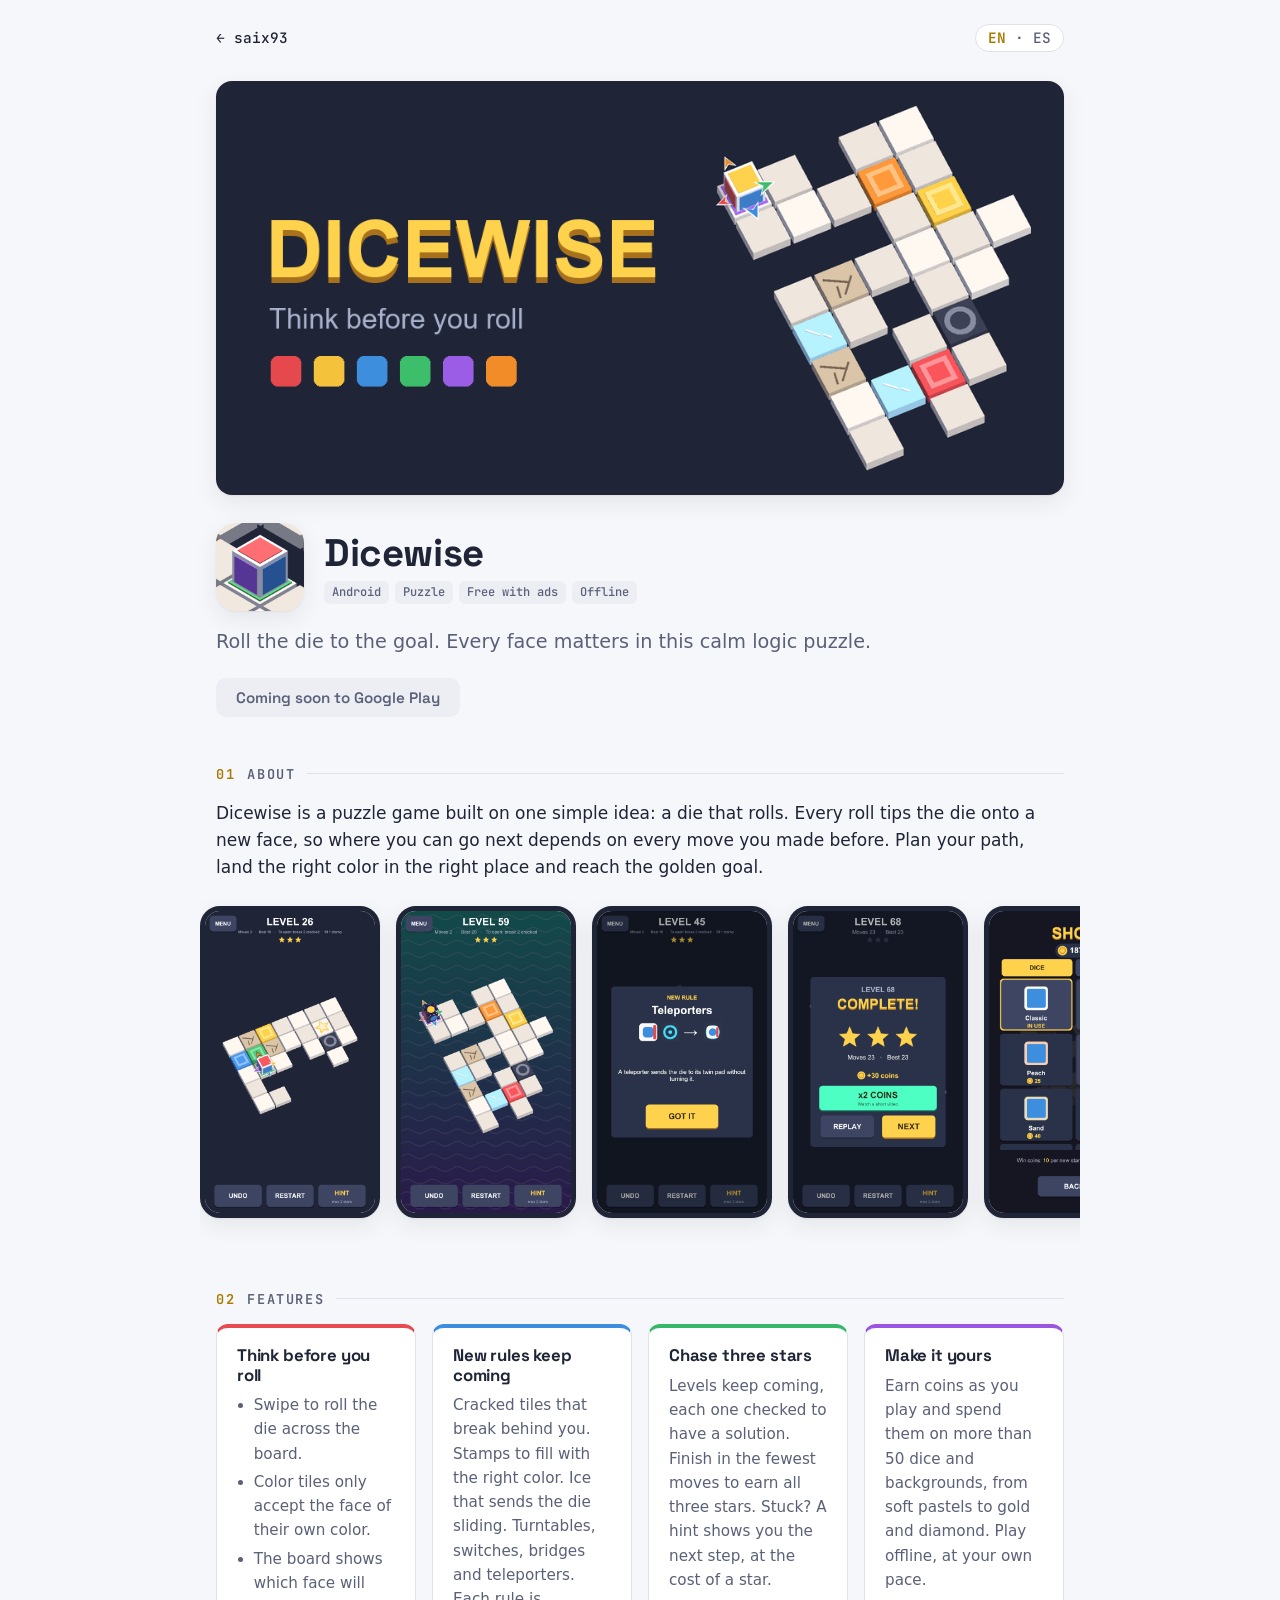
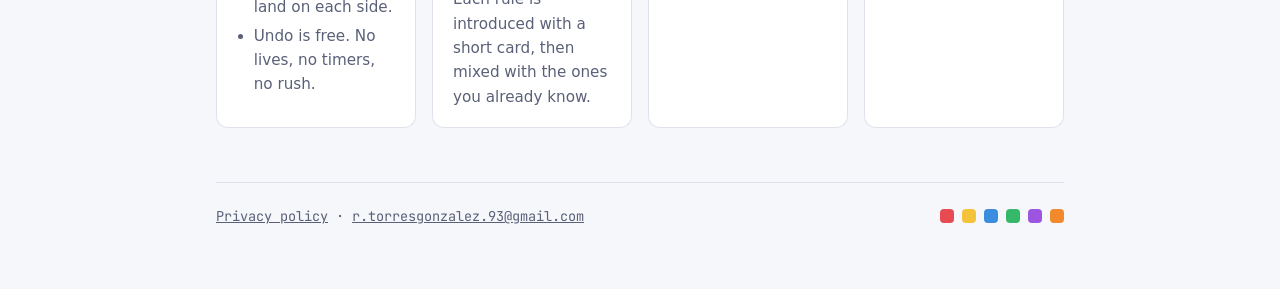
==== commit c302bbdd: "Move photo next to name, bento photo gallery and custom scrollbars - Hero: profile photo on the righ" ====
--- a/dicewise/index.html
+++ b/dicewise/index.html
@@ -47,7 +47,7 @@
 <p lang="en">Dicewise is a puzzle game built on one simple idea: a die that rolls. Every roll tips the die onto a new face, so where you can go next depends on every move you made before. Plan your path, land the right color in the right place and reach the golden goal.</p>
 <p lang="es">Dicewise es un juego de puzles con una idea sencilla: un dado que rueda. Cada movimiento vuelca el dado sobre una cara nueva, así que adónde puedes ir depende de todo lo que has hecho antes. Planea tu camino, pon el color adecuado en el sitio adecuado y llega a la meta dorada.</p>
 
-<div class="shots">
+<div class="shots" data-hscroll>
   <img src="Screenshots/01-gameplay.png" alt="" width="1080" height="1920" loading="lazy">
   <img src="Screenshots/02-advanced.png" alt="" width="1080" height="1920" loading="lazy">
   <img src="Screenshots/03-new-rule.png" alt="" width="1080" height="1920" loading="lazy">
@@ -95,5 +95,6 @@
   <ul class="pips" aria-hidden="true"><li></li><li></li><li></li><li></li><li></li><li></li></ul>
 </footer>
 </main>
+<script src="../hscroll.js"></script>
 </body>
 </html>
--- a/style.css
+++ b/style.css
@@ -29,6 +29,16 @@
 hr { border: 0; border-top: 1px solid var(--rule); margin: 2.5em 0; }
 img { max-width: 100%; height: auto; }
 
+/* Scrollbars: slim rounded track with a pill thumb that turns gold on hover */
+::-webkit-scrollbar { width: 12px; height: 12px; }
+::-webkit-scrollbar-track { background: transparent; }
+::-webkit-scrollbar-thumb { background: var(--rule); border: 3px solid var(--bg); border-radius: 999px; }
+::-webkit-scrollbar-thumb:hover { background: var(--accent); }
+::-webkit-scrollbar-corner { background: transparent; }
+@supports (-moz-appearance: none) {
+  html { scrollbar-color: var(--rule) transparent; }
+}
+
 /* Language switch, see lang.js */
 html[lang="es"] body [lang="en"], html[lang="en"] body [lang="es"] { display: none; }
 
@@ -43,7 +53,8 @@
 html[lang="en"] .lang-toggle .en, html[lang="es"] .lang-toggle .es { color: var(--accent); font-weight: 600; }
 
 /* Hero */
-.hero { position: relative; display: grid; grid-template-columns: 1fr auto; align-items: center; gap: 32px; padding: 56px 0 48px; }
+.hero { position: relative; display: grid; grid-template-columns: 1fr auto; column-gap: 48px; padding: 56px 0 24px; }
+.hero > * { grid-column: 1; }
 .hero::before {
   content: ""; position: absolute; inset: -24px -50vw 0; z-index: -1;
   background: radial-gradient(var(--grid) 1.5px, transparent 1.5px) 0 0 / 24px 24px;
@@ -51,12 +62,24 @@
   mask-image: radial-gradient(ellipse 60% 80% at 70% 40%, #000 30%, transparent 75%);
 }
 .eyebrow { margin: 0 0 12px; font: 500 .85rem var(--font-mono); color: var(--accent); letter-spacing: .04em; }
-.hero h1 { font-size: clamp(3rem, 9vw, 5.5rem); line-height: .95; letter-spacing: -.03em; }
-.lead { max-width: 30ch; margin: 16px 0 28px; font-size: 1.3rem; color: var(--dim); }
+.hero h1 { font-size: clamp(2rem, 6.5vw, 4.2rem); line-height: 1; letter-spacing: -.03em; }
+.aka { margin: 12px 0 0; font: 500 1rem var(--font-mono); color: var(--dim); }
+.aka strong { color: var(--accent); font-weight: 600; }
+.lead { max-width: 34ch; margin: 16px 0 28px; font-size: 1.3rem; color: var(--dim); }
+.hero .lead, .hero .actions { grid-column: 1 / -1; }
+.avatar-frame { grid-column: 2; grid-row: 1 / span 3; align-self: center; position: relative; width: 168px; height: 168px; margin: 0; }
+.avatar-frame img { position: relative; display: block; width: 100%; height: 100%; border-radius: 24px; object-fit: cover; box-shadow: 6px 6px 0 var(--gold); }
+.avatar-frame::before { content: ""; position: absolute; inset: -14px; border: 1.5px dashed var(--rule); border-radius: 32px; }
 .actions { display: flex; flex-wrap: wrap; gap: 10px; }
 .pill { display: inline-flex; align-items: center; gap: 8px; padding: 8px 16px; border-radius: 999px; background: var(--surface); border: 1px solid var(--rule); color: var(--text); font: 500 .9rem var(--font-mono); text-decoration: none; transition: border-color .15s, transform .15s; }
 .pill:hover { border-color: var(--accent); transform: translateY(-2px); }
 .pill svg { width: 18px; height: 18px; flex-shrink: 0; }
+@media (max-width: 720px) {
+  .hero { column-gap: 20px; padding-top: 16px; }
+  .avatar-frame { width: 88px; height: 88px; align-self: start; }
+  .avatar-frame img { border-radius: 16px; box-shadow: 4px 4px 0 var(--gold); }
+  .avatar-frame::before { inset: -8px; border-radius: 22px; }
+}
 .pips { display: flex; gap: 8px; margin: 0; padding: 0; list-style: none; }
 .pips li { width: 14px; height: 14px; border-radius: 4px; }
 .pips li:nth-child(1) { background: var(--red); }
@@ -65,33 +88,6 @@
 .pips li:nth-child(4) { background: var(--green); }
 .pips li:nth-child(5) { background: var(--purple); }
 .pips li:nth-child(6) { background: var(--orange); }
-
-/* 3D die, styled like the Dicewise icon */
-.scene { --s: 150px; width: calc(var(--s) * 1.9); height: calc(var(--s) * 1.9); display: grid; place-items: center; perspective: 900px; position: relative; }
-.scene::after { content: ""; position: absolute; bottom: 8%; width: 60%; height: 12%; border-radius: 50%; background: radial-gradient(rgba(0, 0, 0, .28), transparent 70%); animation: shadow 8s ease-in-out infinite; }
-.die { position: relative; width: var(--s); height: var(--s); transform-style: preserve-3d; animation: tumble 16s linear infinite; }
-.die span { position: absolute; inset: 0; border-radius: 16px; background: #e7e9f0; box-shadow: inset 0 0 0 14px #e7e9f0, inset 0 0 0 15px rgba(0, 0, 0, .12); }
-.die span::after { content: ""; position: absolute; inset: 14px; border-radius: 6px; background: var(--c); box-shadow: inset 0 -6px 0 rgba(0, 0, 0, .15); }
-.die span:nth-child(1) { --c: var(--red);    transform: rotateY(0deg)   translateZ(calc(var(--s) / 2)); }
-.die span:nth-child(2) { --c: var(--blue);   transform: rotateY(90deg)  translateZ(calc(var(--s) / 2)); }
-.die span:nth-child(3) { --c: var(--yellow); transform: rotateY(180deg) translateZ(calc(var(--s) / 2)); }
-.die span:nth-child(4) { --c: var(--purple); transform: rotateY(-90deg) translateZ(calc(var(--s) / 2)); }
-.die span:nth-child(5) { --c: var(--green);  transform: rotateX(90deg)  translateZ(calc(var(--s) / 2)); }
-.die span:nth-child(6) { --c: var(--orange); transform: rotateX(-90deg) translateZ(calc(var(--s) / 2)); }
-@keyframes tumble {
-  from { transform: translateY(0) rotateX(-28deg) rotateY(-45deg); }
-  50% { transform: translateY(-12px) rotateX(-28deg) rotateY(135deg); }
-  to { transform: translateY(0) rotateX(-28deg) rotateY(315deg); }
-}
-@keyframes shadow { 50% { transform: scale(.85); opacity: .7; } }
-@media (prefers-reduced-motion: reduce) {
-  .die { animation: none; transform: rotateX(-30deg) rotateY(-45deg); }
-  .scene::after { animation: none; }
-}
-@media (max-width: 720px) {
-  .hero { grid-template-columns: 1fr; padding-top: 24px; }
-  .scene { --s: 96px; grid-row: 1; justify-self: start; }
-}
 
 /* Section titles, HUD style */
 .section-title { display: flex; align-items: center; gap: 12px; margin: 3.5em 0 1.2em; font: 600 .85rem var(--font-mono); text-transform: uppercase; letter-spacing: .12em; color: var(--dim); }
@@ -148,7 +144,15 @@
 .game-head h1 { font-size: 2.4rem; }
 .game-head .tags { margin-top: 6px; }
 .tagline { font-size: 1.2rem; color: var(--dim); margin: 16px 0 20px; }
-.shots { display: flex; gap: 16px; overflow-x: auto; margin: 0 -16px; padding: 8px 16px 20px; scroll-snap-type: x mandatory; }
+.shots { display: flex; gap: 16px; overflow-x: auto; margin: 0 -16px; padding: 8px 16px 24px; scroll-snap-type: x mandatory; }
+@supports (-moz-appearance: none) { .shots { scrollbar-color: var(--gold) var(--surface-2); } }
+[data-hscroll] { cursor: grab; }
+[data-hscroll].dragging { cursor: grabbing; user-select: none; }
+[data-hscroll] img { -webkit-user-drag: none; }
+.shots::-webkit-scrollbar { height: 10px; }
+.shots::-webkit-scrollbar-track { margin: 0 16px; background: var(--surface-2); border-radius: 999px; }
+.shots::-webkit-scrollbar-thumb { background: var(--gold); border: 2px solid var(--surface-2); box-shadow: inset 0 -2px 0 #c99a12; }
+.shots::-webkit-scrollbar-thumb:hover { background: #ffdc70; }
 .shots img { width: 180px; flex-shrink: 0; border-radius: 20px; border: 5px solid #1f2536; box-shadow: var(--shadow); scroll-snap-align: start; }
 .features { display: grid; grid-template-columns: repeat(auto-fit, minmax(200px, 1fr)); gap: 16px; }
 .feature { background: var(--surface); border: 1px solid var(--rule); border-top: 4px solid var(--c); border-radius: 12px; padding: 18px 20px; }
@@ -156,3 +160,48 @@
 .feature p, .feature ul { margin: 0; color: var(--dim); font-size: .95rem; }
 .feature ul { padding-left: 1.1em; }
 .feature li + li { margin-top: 4px; }
+
+/* Photo gallery, see gallery.js */
+.section-intro { max-width: 60ch; margin: 0 0 24px; color: var(--dim); }
+.filters { display: flex; flex-wrap: wrap; gap: 10px; margin: 0 0 24px; }
+.filters button { display: inline-flex; align-items: center; gap: 10px; padding: 8px 10px 8px 14px; font: 600 .85rem var(--font-mono); color: var(--text); background: var(--surface); border: 1px solid var(--rule); border-radius: 12px; box-shadow: 0 3px 0 var(--rule); cursor: pointer; transition: transform .1s, box-shadow .1s, border-color .15s; }
+.filters button:hover { border-color: var(--accent); transform: translateY(-1px); box-shadow: 0 4px 0 var(--rule); }
+.filters button:active { transform: translateY(2px); box-shadow: 0 1px 0 var(--rule); }
+.filters svg { width: 18px; height: 18px; color: var(--c, var(--accent)); }
+.filters .count { min-width: 24px; padding: 1px 7px; border-radius: 7px; background: var(--surface-2); color: var(--dim); font-size: .75rem; text-align: center; }
+.filters button[aria-pressed="true"] { color: var(--on-gold); background: var(--gold); border-color: var(--gold); box-shadow: 0 3px 0 #c99a12; }
+.filters button[aria-pressed="true"] svg { color: var(--on-gold); }
+.filters button[aria-pressed="true"] .count { background: rgba(31, 37, 54, .15); color: var(--on-gold); }
+
+.gallery { display: grid; grid-template-columns: repeat(4, 1fr); grid-auto-rows: 190px; grid-auto-flow: dense; gap: 12px; margin: 0; padding: 0; list-style: none; }
+.gallery .wide { grid-column: span 2; }
+.gallery .tall { grid-row: span 2; }
+.gallery .big { grid-column: span 2; grid-row: span 2; }
+.gallery li[hidden] { display: none; }
+.gallery a { position: relative; display: block; height: 100%; overflow: hidden; border-radius: 14px; background: var(--surface-2); color: #fff; cursor: zoom-in; }
+.gallery img { display: block; width: 100%; height: 100%; object-fit: cover; transition: transform .5s cubic-bezier(.2, .7, .2, 1); }
+.gallery a::after { content: ""; position: absolute; inset: 0; background: linear-gradient(transparent 55%, rgba(10, 13, 22, .75)); opacity: 0; transition: opacity .25s; }
+.gallery .cap { position: absolute; left: 14px; right: 14px; bottom: 12px; z-index: 1; font: 600 .9rem var(--font-display); opacity: 0; transform: translateY(6px); transition: opacity .25s, transform .25s; }
+.gallery a:hover img, .gallery a:focus-visible img { transform: scale(1.06); }
+.gallery a:hover::after, .gallery a:focus-visible::after, .gallery a:hover .cap, .gallery a:focus-visible .cap { opacity: 1; transform: none; }
+@media (max-width: 720px) {
+  .gallery { grid-template-columns: repeat(2, 1fr); grid-auto-rows: 140px; gap: 8px; }
+  .gallery .cap { opacity: 1; transform: none; font-size: .8rem; }
+  .gallery a::after { opacity: 1; }
+}
+
+.lightbox { width: 100vw; height: 100vh; max-width: none; max-height: none; margin: 0; padding: 0; border: 0; background: transparent; color: #fff; }
+.lightbox::backdrop { background: rgba(10, 13, 22, .94); backdrop-filter: blur(6px); }
+.lightbox[open] { display: grid; grid-template-rows: 1fr auto; place-items: center; animation: lb-in .2s ease-out; }
+.lightbox img { max-width: calc(100vw - 32px); max-height: calc(100vh - 110px); border-radius: 8px; box-shadow: 0 20px 60px rgba(0, 0, 0, .5); }
+.lightbox img.swap { animation: lb-in .25s ease-out; }
+.lb-bar { display: flex; align-items: baseline; gap: 16px; padding: 14px 16px 22px; font: .9rem var(--font-mono); }
+.lb-bar .lb-cap { font: 600 1rem var(--font-display); }
+.lb-bar .lb-count { color: var(--gold); }
+.lightbox button { position: fixed; width: 44px; height: 44px; border-radius: 50%; border: 1px solid rgba(255, 255, 255, .2); background: rgba(31, 37, 54, .8); color: #fff; font: 1.4rem/1 var(--font-mono); cursor: pointer; }
+.lightbox button:hover { border-color: var(--gold); color: var(--gold); }
+.lb-prev { left: 16px; top: 50%; transform: translateY(-50%); }
+.lb-next { right: 16px; top: 50%; transform: translateY(-50%); }
+.lb-close { right: 16px; top: 16px; font-size: 1rem !important; }
+@keyframes lb-in { from { opacity: 0; transform: scale(.97); } }
+@media (prefers-reduced-motion: reduce) { .lightbox[open], .lightbox img.swap { animation: none; } }
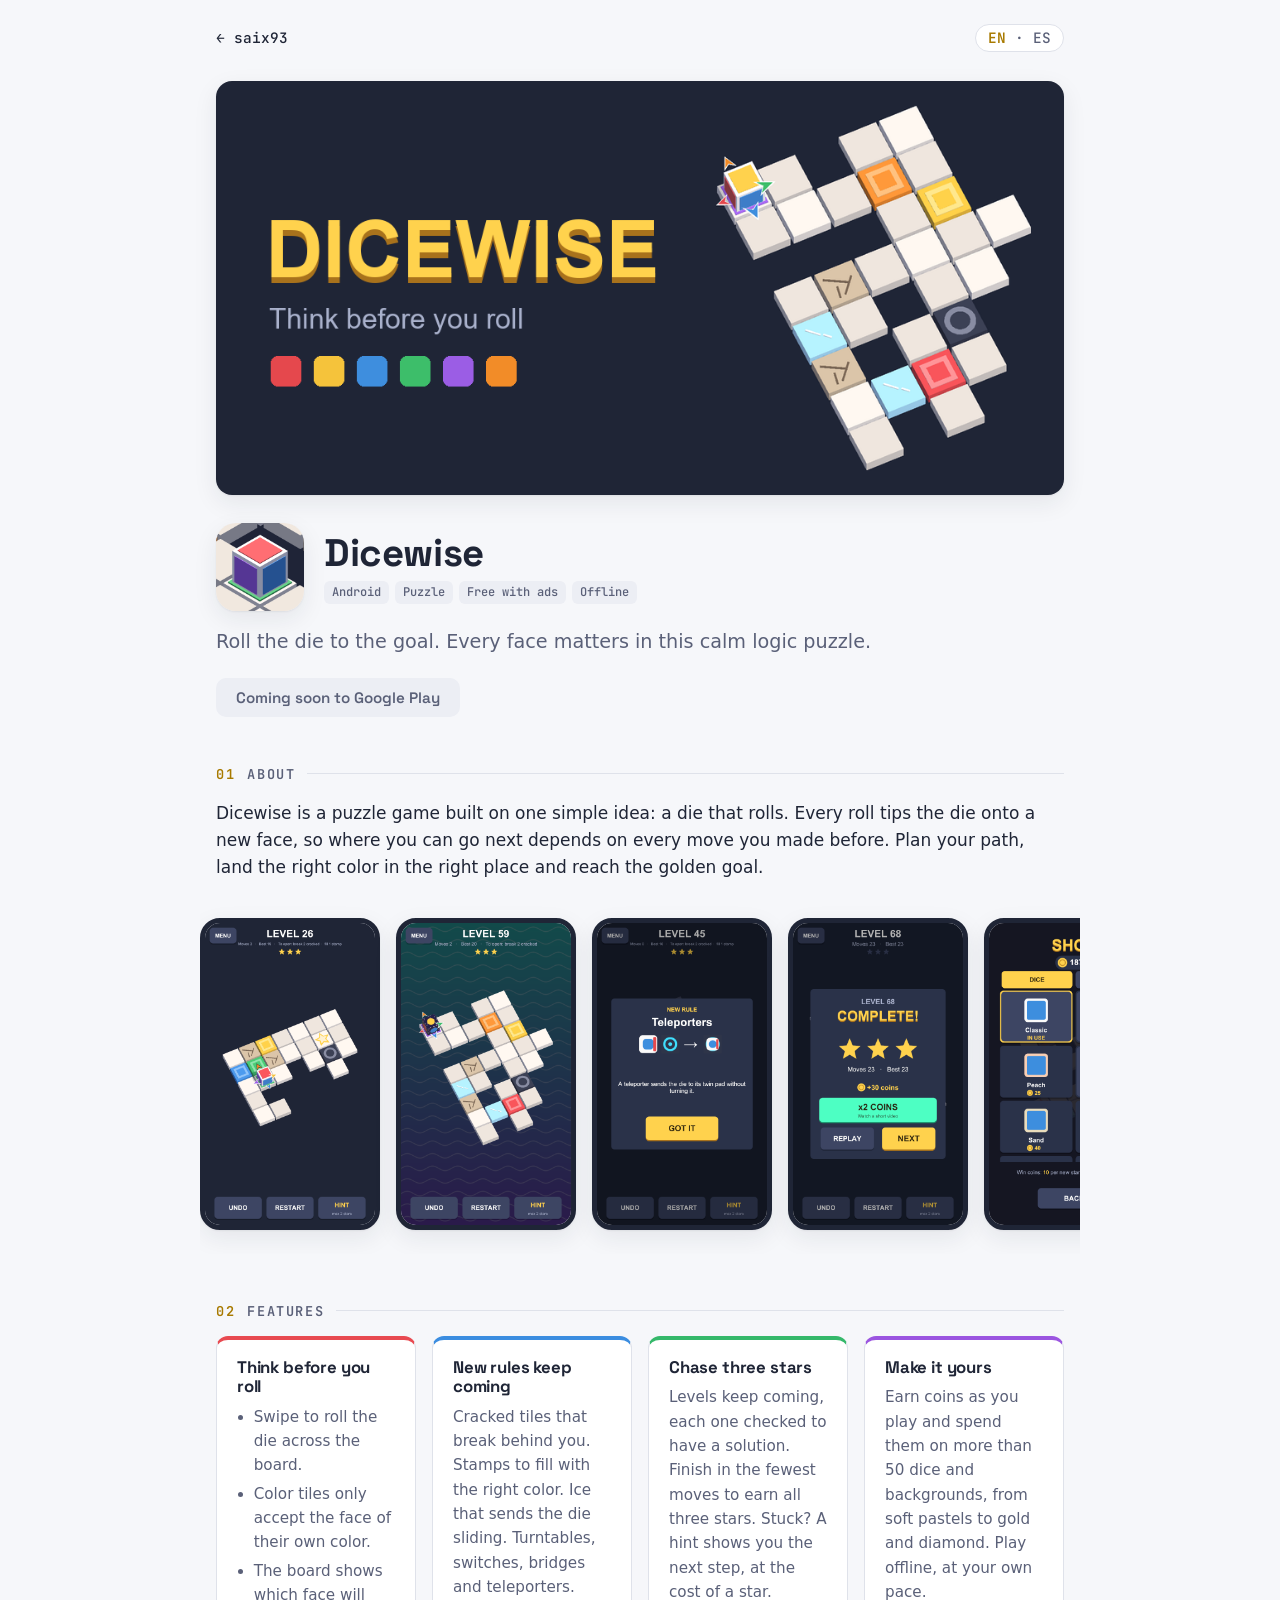
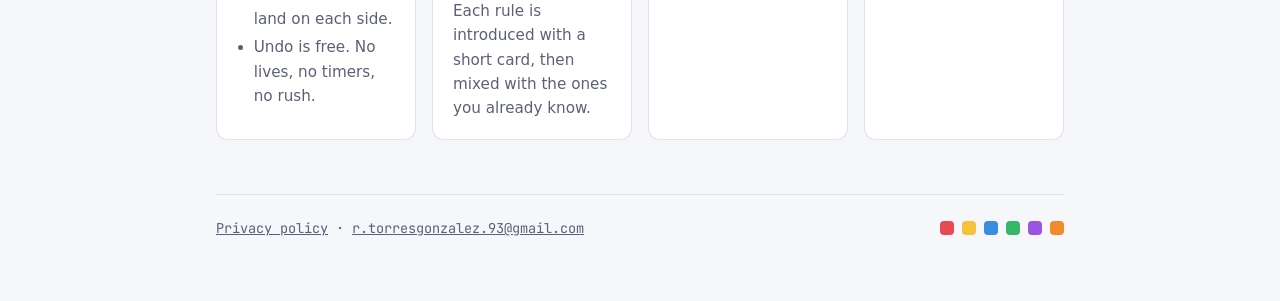
==== commit 9f5034c8: "Add hover tilt, scroll reveal and livelier hover effects Cards tilt toward the mouse with a faint sh" ====
--- a/dicewise/index.html
+++ b/dicewise/index.html
@@ -58,7 +58,7 @@
 
 <h2 class="section-title"><span class="idx">02</span><span lang="en">Features</span><span lang="es">Características</span></h2>
 <div class="features">
-  <section class="feature" style="--c: var(--red)">
+  <section data-tilt="6" class="feature" style="--c: var(--red)">
     <h3><span lang="en">Think before you roll</span><span lang="es">Piensa antes de rodar</span></h3>
     <ul lang="en">
       <li>Swipe to roll the die across the board.</li>
@@ -73,17 +73,17 @@
       <li>Deshacer es gratis. Sin vidas, sin cronómetros, sin prisas.</li>
     </ul>
   </section>
-  <section class="feature" style="--c: var(--blue)">
+  <section data-tilt="6" class="feature" style="--c: var(--blue)">
     <h3><span lang="en">New rules keep coming</span><span lang="es">Siempre hay reglas nuevas</span></h3>
     <p lang="en">Cracked tiles that break behind you. Stamps to fill with the right color. Ice that sends the die sliding. Turntables, switches, bridges and teleporters. Each rule is introduced with a short card, then mixed with the ones you already know.</p>
     <p lang="es">Casillas agrietadas que se rompen a tu paso. Sellos que llenar con el color correcto. Hielo que hace deslizar el dado. Plataformas giratorias, interruptores, puentes y teletransportes. Cada regla se presenta con una tarjeta breve y luego se mezcla con las que ya conoces.</p>
   </section>
-  <section class="feature" style="--c: var(--green)">
+  <section data-tilt="6" class="feature" style="--c: var(--green)">
     <h3><span lang="en">Chase three stars</span><span lang="es">Consigue las tres estrellas</span></h3>
     <p lang="en">Levels keep coming, each one checked to have a solution. Finish in the fewest moves to earn all three stars. Stuck? A hint shows you the next step, at the cost of a star.</p>
     <p lang="es">Los niveles no se acaban, y todos tienen solución comprobada. Termina con el mínimo de movimientos para conseguir las tres estrellas. ¿Atascado? Una pista te muestra el siguiente paso, a cambio de una estrella.</p>
   </section>
-  <section class="feature" style="--c: var(--purple)">
+  <section data-tilt="6" class="feature" style="--c: var(--purple)">
     <h3><span lang="en">Make it yours</span><span lang="es">Hazlo tuyo</span></h3>
     <p lang="en">Earn coins as you play and spend them on more than 50 dice and backgrounds, from soft pastels to gold and diamond. Play offline, at your own pace.</p>
     <p lang="es">Gana monedas jugando y gástalas en más de 50 dados y fondos, desde tonos pastel hasta oro y diamante. Juega sin conexión, a tu ritmo.</p>
@@ -96,5 +96,6 @@
 </footer>
 </main>
 <script src="../hscroll.js"></script>
+<script src="../effects.js"></script>
 </body>
 </html>
--- a/style.css
+++ b/style.css
@@ -72,7 +72,6 @@
 .avatar-frame::before { content: ""; position: absolute; inset: -14px; border: 1.5px dashed var(--rule); border-radius: 32px; }
 .actions { display: flex; flex-wrap: wrap; gap: 10px; }
 .pill { display: inline-flex; align-items: center; gap: 8px; padding: 8px 16px; border-radius: 999px; background: var(--surface); border: 1px solid var(--rule); color: var(--text); font: 500 .9rem var(--font-mono); text-decoration: none; transition: border-color .15s, transform .15s; }
-.pill:hover { border-color: var(--accent); transform: translateY(-2px); }
 .pill svg { width: 18px; height: 18px; flex-shrink: 0; }
 @media (max-width: 720px) {
   .hero { column-gap: 20px; padding-top: 16px; }
@@ -98,7 +97,6 @@
 .featured { display: grid; grid-template-columns: 1.15fr 1fr; overflow: hidden; background: var(--surface); border: 1px solid var(--rule); border-radius: 16px; box-shadow: var(--shadow); }
 .featured .art { display: block; background: #1f2536; }
 .featured .art img { display: block; width: 100%; height: 100%; object-fit: cover; transition: transform .4s; }
-.featured .art:hover img { transform: scale(1.03); }
 .featured .body { padding: 28px; display: flex; flex-direction: column; gap: 10px; }
 .featured h3 { display: flex; align-items: center; gap: 12px; font-size: 1.8rem; margin: 0; }
 .featured h3 img { width: 48px; height: 48px; border-radius: 12px; }
@@ -110,17 +108,14 @@
 .badge { display: inline-block; font: 500 .75rem/1.6 var(--font-mono); color: var(--dim); background: var(--surface-2); border-radius: 6px; padding: 2px 8px; }
 .badge.soon { color: var(--on-gold); background: var(--gold); }
 .button { display: inline-flex; align-items: center; gap: 8px; padding: 10px 20px; border-radius: 10px; background: var(--gold); color: var(--on-gold); font: 600 .95rem var(--font-display); text-decoration: none; box-shadow: 0 3px 0 #c99a12; transition: transform .1s, box-shadow .1s; }
-.button:hover { transform: translateY(-1px); box-shadow: 0 4px 0 #c99a12; }
 .button:active { transform: translateY(2px); box-shadow: 0 1px 0 #c99a12; }
 .button.disabled { background: var(--surface-2); color: var(--dim); box-shadow: none; transform: none; cursor: default; }
 
 /* Game grid */
 .grid { display: grid; grid-template-columns: repeat(auto-fill, minmax(220px, 1fr)); gap: 20px; margin: 0; padding: 0; list-style: none; }
-.grid a { display: flex; flex-direction: column; height: 100%; background: var(--surface); border: 1px solid var(--rule); border-radius: 14px; overflow: hidden; color: inherit; text-decoration: none; transition: transform .2s, box-shadow .2s, border-color .2s; }
-.grid a:hover { transform: translateY(-4px); box-shadow: var(--shadow); border-color: var(--accent); }
+.grid a { display: flex; flex-direction: column; height: 100%; background: var(--surface); border: 1px solid var(--rule); border-radius: 14px; overflow: hidden; color: inherit; text-decoration: none; }
 .grid .thumb { position: relative; overflow: hidden; }
 .grid img { display: block; width: 100%; aspect-ratio: 315 / 250; object-fit: cover; transition: transform .4s; }
-.grid a:hover img { transform: scale(1.05); }
 .grid .genre { position: absolute; top: 10px; left: 10px; font: 600 .7rem/1 var(--font-mono); text-transform: uppercase; letter-spacing: .08em; color: #fff; background: rgba(22, 27, 42, .78); border-radius: 6px; padding: 5px 8px; }
 .grid .info { padding: 14px 16px 16px; }
 .grid p { margin: 0; color: var(--dim); font-size: .9rem; line-height: 1.45; }
@@ -144,7 +139,7 @@
 .game-head h1 { font-size: 2.4rem; }
 .game-head .tags { margin-top: 6px; }
 .tagline { font-size: 1.2rem; color: var(--dim); margin: 16px 0 20px; }
-.shots { display: flex; gap: 16px; overflow-x: auto; margin: 0 -16px; padding: 8px 16px 24px; scroll-snap-type: x mandatory; }
+.shots { display: flex; gap: 16px; overflow-x: auto; margin: 0 -16px; padding: 20px 16px 24px; scroll-snap-type: x mandatory; }
 @supports (-moz-appearance: none) { .shots { scrollbar-color: var(--gold) var(--surface-2); } }
 [data-hscroll] { cursor: grab; }
 [data-hscroll].dragging { cursor: grabbing; user-select: none; }
@@ -182,7 +177,6 @@
 .gallery img { display: block; width: 100%; height: 100%; object-fit: cover; transition: transform .5s cubic-bezier(.2, .7, .2, 1); }
 .gallery a::after { content: ""; position: absolute; inset: 0; background: linear-gradient(transparent 55%, rgba(10, 13, 22, .75)); opacity: 0; transition: opacity .25s; }
 .gallery .cap { position: absolute; left: 14px; right: 14px; bottom: 12px; z-index: 1; font: 600 .9rem var(--font-display); opacity: 0; transform: translateY(6px); transition: opacity .25s, transform .25s; }
-.gallery a:hover img, .gallery a:focus-visible img { transform: scale(1.06); }
 .gallery a:hover::after, .gallery a:focus-visible::after, .gallery a:hover .cap, .gallery a:focus-visible .cap { opacity: 1; transform: none; }
 @media (max-width: 720px) {
   .gallery { grid-template-columns: repeat(2, 1fr); grid-auto-rows: 140px; gap: 8px; }
@@ -205,3 +199,86 @@
 .lb-close { right: 16px; top: 16px; font-size: 1rem !important; }
 @keyframes lb-in { from { opacity: 0; transform: scale(.97); } }
 @media (prefers-reduced-motion: reduce) { .lightbox[open], .lightbox img.swap { animation: none; } }
+
+/* Effects, see effects.js */
+.reveal { opacity: 0; translate: 0 32px; transition: opacity .7s cubic-bezier(.2, .7, .2, 1), translate .7s cubic-bezier(.2, .7, .2, 1); }
+.reveal.in { opacity: 1; translate: none; }
+.section-title.reveal::after { transform: scaleX(0); transform-origin: left; transition: transform 1.1s .25s cubic-bezier(.2, .7, .2, 1); }
+.section-title.reveal.in::after { transform: none; }
+
+/* Tilt: transform follows the mouse; lift uses translate/scale so the two can combine */
+[data-tilt] {
+  --rx: 0deg; --ry: 0deg; --mx: 50%; --my: 50%;
+  position: relative; transform: perspective(900px) rotateX(var(--rx)) rotateY(var(--ry));
+  transition: transform .6s cubic-bezier(.2, .7, .2, 1), translate .35s cubic-bezier(.2, .7, .2, 1), scale .35s cubic-bezier(.2, .7, .2, 1), box-shadow .3s, border-color .2s, opacity .7s cubic-bezier(.2, .7, .2, 1);
+}
+[data-tilt].tilting { transition-duration: .1s, .35s, .35s, .3s, .2s, .7s; }
+[data-tilt]::before { content: ""; position: absolute; inset: 0; z-index: 3; border-radius: inherit; pointer-events: none; background: radial-gradient(circle at var(--mx) var(--my), rgba(255, 255, 255, .06), transparent 60%); opacity: 0; transition: opacity .3s; }
+[data-tilt]:hover::before { opacity: 1; }
+
+/* Game cards */
+.grid a:hover { translate: 0 -10px; scale: 1.04; border-color: var(--accent); box-shadow: 0 24px 48px rgba(0, 0, 0, .35), 0 0 0 1px var(--accent); z-index: 1; }
+.grid a:hover img { transform: scale(1.14); }
+.grid .genre { transition: background .2s, color .2s, translate .3s cubic-bezier(.2, .7, .2, 1); }
+.grid a:hover .genre { background: var(--gold); color: var(--on-gold); translate: 4px 4px; }
+.grid h3 { transition: color .2s; }
+.grid a:hover h3 { color: var(--accent); }
+
+/* Featured card */
+.featured:hover { box-shadow: 0 28px 60px rgba(0, 0, 0, .4), 0 0 0 1px var(--accent); border-color: var(--accent); }
+.featured:hover .art img { transform: scale(1.08); }
+
+/* Buttons: bigger press, and a shine that sweeps across on hover */
+.button { position: relative; overflow: hidden; transition: transform .15s cubic-bezier(.2, .7, .2, 1), box-shadow .15s; }
+.button::after { content: ""; position: absolute; inset: 0; background: linear-gradient(110deg, transparent 30%, rgba(255, 255, 255, .55) 50%, transparent 70%); translate: -120% 0; }
+.button:hover { transform: translateY(-3px) scale(1.05); box-shadow: 0 6px 0 #c99a12, 0 14px 24px rgba(201, 154, 18, .3); }
+.button:hover::after { translate: 120% 0; transition: translate .7s ease; }
+.button:active { transform: translateY(2px) scale(.98); box-shadow: 0 1px 0 #c99a12; }
+.button.disabled::after { display: none; }
+.button.disabled:hover { transform: none; box-shadow: none; }
+
+/* Pills */
+.pill { transition: background .2s, color .2s, border-color .2s, transform .2s cubic-bezier(.2, .7, .2, 1), box-shadow .2s; }
+.pill svg { transition: transform .3s cubic-bezier(.3, 1.6, .5, 1); }
+.pill:hover { background: var(--gold); border-color: var(--gold); color: var(--on-gold); transform: translateY(-4px); box-shadow: 0 4px 0 #c99a12; }
+.pill:hover svg { transform: rotate(-12deg) scale(1.3); }
+.pill:active { transform: translateY(1px); box-shadow: 0 1px 0 #c99a12; }
+
+/* Profile photo */
+.avatar-frame img { transition: transform .4s cubic-bezier(.3, 1.6, .5, 1), box-shadow .4s; }
+.avatar-frame::before { transition: border-color .3s, transform .4s cubic-bezier(.3, 1.6, .5, 1); }
+.avatar-frame:hover img { transform: rotate(-4deg) scale(1.07); box-shadow: 12px 12px 0 var(--gold); }
+.avatar-frame:hover::before { border-color: var(--accent); transform: rotate(3deg); }
+
+/* Logo square rolls like a die */
+.brand::before { transition: transform .5s cubic-bezier(.3, 1.6, .5, 1), box-shadow .5s; }
+.brand:hover::before { transform: rotate(180deg); box-shadow: -3px -3px 0 var(--blue); }
+
+/* Blinking caret after the eyebrow */
+.eyebrow::after { content: "_"; animation: blink 1.1s steps(1) infinite; }
+@keyframes blink { 50% { opacity: 0; } }
+
+/* Gallery: zoom the hovered photo, dim the rest */
+.gallery img { transition: transform .5s cubic-bezier(.2, .7, .2, 1), filter .35s; }
+.gallery a:hover img, .gallery a:focus-visible img { transform: scale(1.12); }
+.gallery:has(a:hover) a:not(:hover) img { filter: grayscale(.7) brightness(.5); }
+.gallery a:hover { scale: 1.03; z-index: 1; box-shadow: 0 20px 44px rgba(0, 0, 0, .45); }
+
+/* Dicewise page */
+.shots img { transition: transform .35s cubic-bezier(.3, 1.6, .5, 1), box-shadow .3s; }
+.shots img:hover { transform: translateY(-12px) rotate(-1.5deg); box-shadow: 0 24px 40px rgba(0, 0, 0, .4); }
+.feature:hover { border-color: var(--c); box-shadow: 0 18px 40px color-mix(in srgb, var(--c) 28%, transparent); }
+
+/* Footer pips hop one after another */
+.footer:hover .pips li { animation: hop .5s cubic-bezier(.3, 1.6, .5, 1) both; }
+.footer:hover .pips li:nth-child(2) { animation-delay: .05s; }
+.footer:hover .pips li:nth-child(3) { animation-delay: .1s; }
+.footer:hover .pips li:nth-child(4) { animation-delay: .15s; }
+.footer:hover .pips li:nth-child(5) { animation-delay: .2s; }
+.footer:hover .pips li:nth-child(6) { animation-delay: .25s; }
+@keyframes hop { 40% { transform: translateY(-8px) rotate(90deg); } }
+
+@media (prefers-reduced-motion: reduce) {
+  .eyebrow::after, .footer:hover .pips li { animation: none; }
+  [data-tilt], .grid a:hover, .gallery a:hover { translate: none; scale: none; }
+}
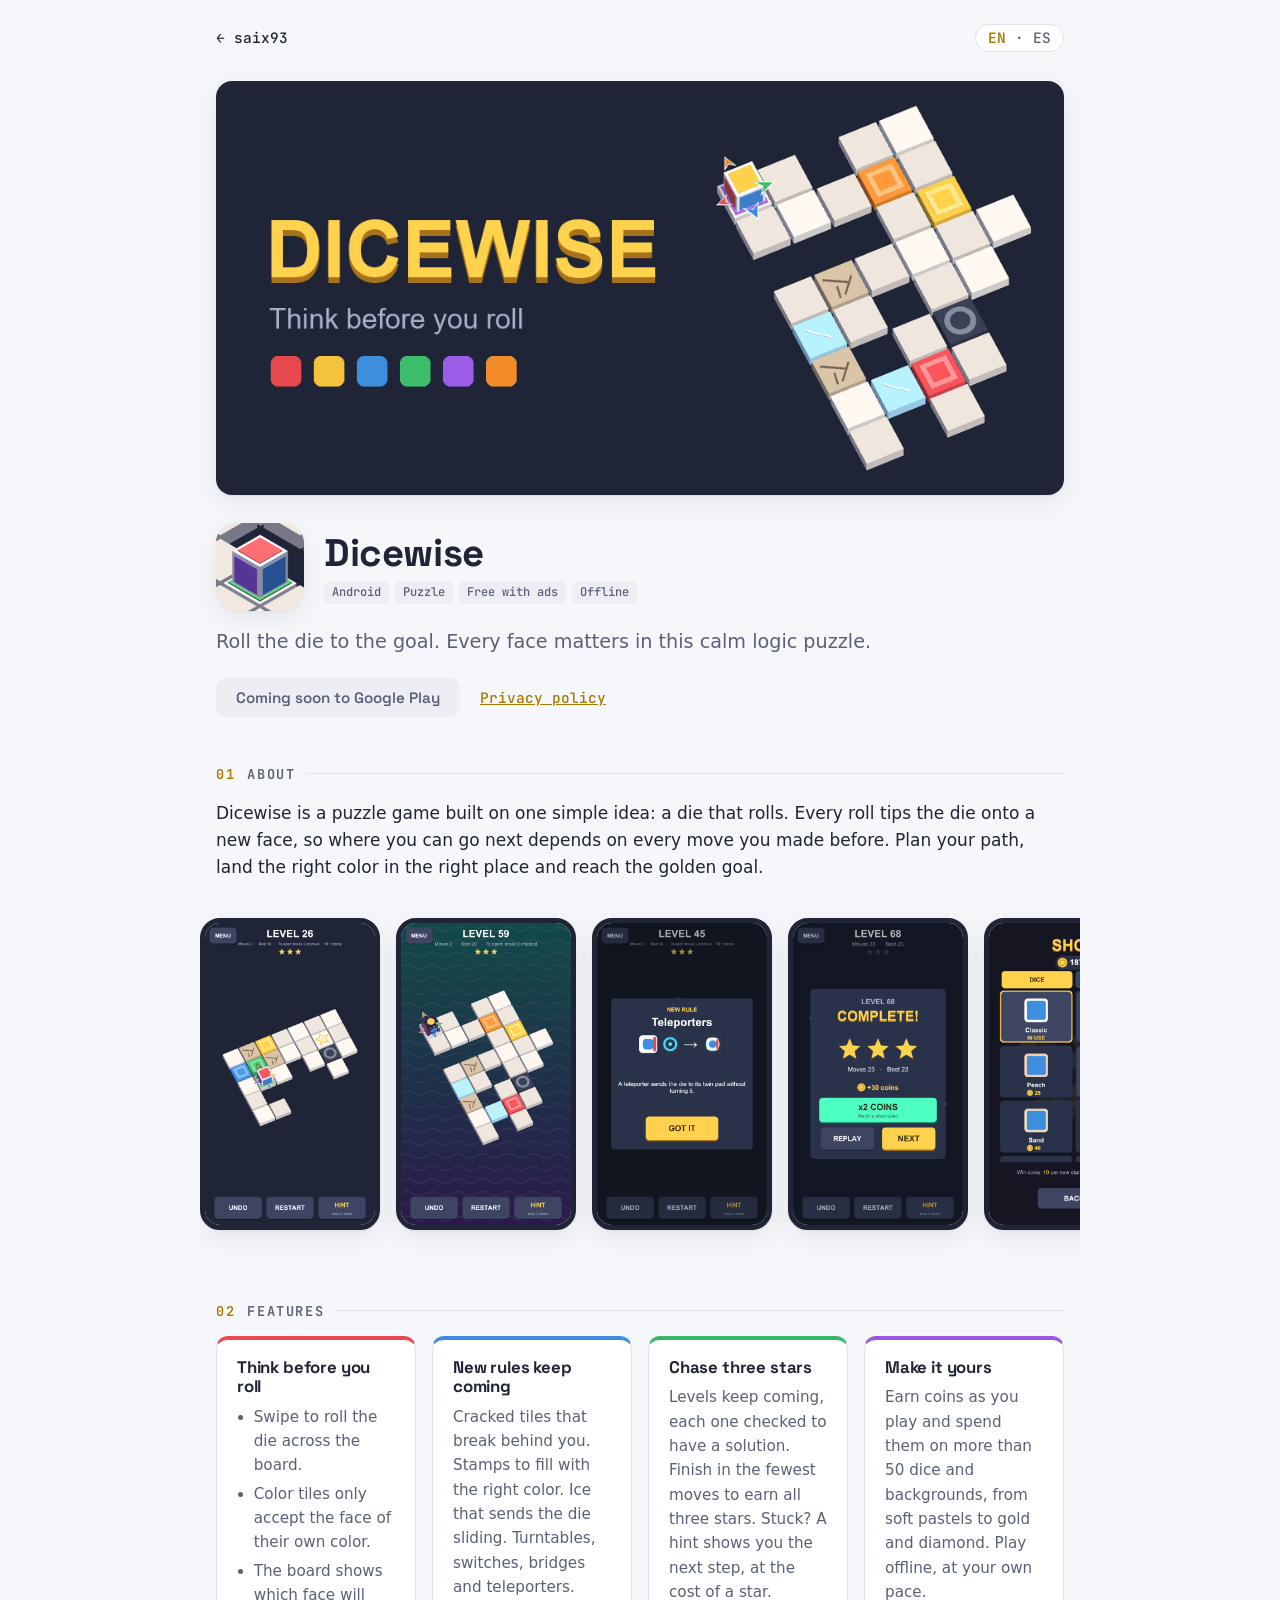
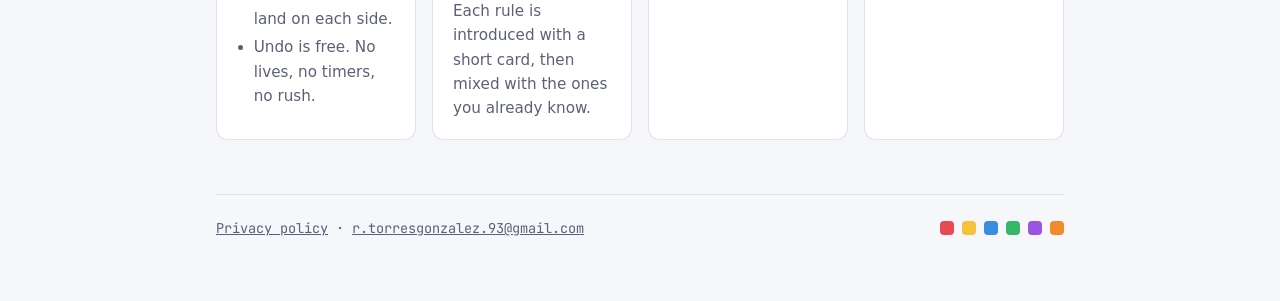
==== commit 878506c1: "Match itch.io and YouTube buttons, surface Dicewise privacy policy - Both 'see more' links use the s" ====
--- a/dicewise/index.html
+++ b/dicewise/index.html
@@ -41,7 +41,10 @@
 <p class="tagline" lang="es">Rueda el dado hasta la meta. En este puzle de lógica, cada cara cuenta.</p>
 <!-- When the game is live, replace this span with:
      <a class="button" href="https://play.google.com/store/apps/details?id=com.saix.dicewise"><span lang="en">Get it on Google Play</span><span lang="es">Disponible en Google Play</span></a> -->
-<span class="button disabled"><span lang="en">Coming soon to Google Play</span><span lang="es">Próximamente en Google Play</span></span>
+<div class="store-row">
+  <span class="button disabled"><span lang="en">Coming soon to Google Play</span><span lang="es">Próximamente en Google Play</span></span>
+  <a class="policy-link" href="privacy-policy.html"><span lang="en">Privacy policy</span><span lang="es">Política de privacidad</span></a>
+</div>
 
 <h2 class="section-title"><span class="idx">01</span><span lang="en">About</span><span lang="es">El juego</span></h2>
 <p lang="en">Dicewise is a puzzle game built on one simple idea: a die that rolls. Every roll tips the die onto a new face, so where you can go next depends on every move you made before. Plan your path, land the right color in the right place and reach the golden goal.</p>
--- a/style.css
+++ b/style.css
@@ -125,8 +125,26 @@
   .grid h3 { font-size: .95rem; }
   .grid p { font-size: .8rem; }
 }
-.more { display: inline-block; margin-top: 24px; font: 500 .9rem var(--font-mono); text-decoration: none; }
-.more:hover { text-decoration: underline; }
+
+/* YouTube videos, see videos.js. Clicking a thumbnail opens the player in a lightbox. */
+.videos { display: grid; grid-template-columns: repeat(auto-fill, minmax(220px, 1fr)); gap: 20px; margin: 0; padding: 0; list-style: none; }
+.video { display: flex; flex-direction: column; height: 100%; background: var(--surface); border: 1px solid var(--rule); border-radius: 14px; overflow: hidden; transition: border-color .2s, box-shadow .3s; }
+.video .play { position: relative; display: block; width: 100%; aspect-ratio: 16 / 9; padding: 0; border: 0; overflow: hidden; background: #000; cursor: pointer; }
+.video .play img { display: block; width: 100%; height: 100%; object-fit: cover; transition: transform .5s cubic-bezier(.2, .7, .2, 1), filter .3s; }
+.video .play::before { content: ""; position: absolute; left: 50%; top: 50%; z-index: 1; width: 56px; height: 56px; margin: -28px 0 0 -28px; border-radius: 50%; background: var(--gold); box-shadow: 0 4px 0 #c99a12, 0 10px 24px rgba(0, 0, 0, .4); transition: transform .3s cubic-bezier(.3, 1.6, .5, 1); }
+.video .play::after { content: ""; position: absolute; left: 50%; top: 50%; z-index: 2; margin: -10px 0 0 -6px; border-style: solid; border-width: 10px 0 10px 17px; border-color: transparent transparent transparent var(--on-gold); transition: transform .3s cubic-bezier(.3, 1.6, .5, 1); }
+.video .duration { position: absolute; right: 8px; bottom: 8px; z-index: 1; padding: 3px 7px; border-radius: 6px; background: rgba(10, 13, 22, .8); color: #fff; font: 600 .75rem/1 var(--font-mono); }
+.video .info { padding: 14px 16px 16px; }
+.video .vtag { display: block; margin-bottom: 6px; font: 600 .7rem var(--font-mono); text-transform: uppercase; letter-spacing: .08em; color: var(--accent); }
+.video h3 a { color: inherit; text-decoration: none; }
+.video h3 a:hover { color: var(--accent); }
+.video p { margin: 0; color: var(--dim); font-size: .9rem; line-height: 1.45; }
+.video:hover { border-color: var(--accent); box-shadow: 0 20px 44px rgba(0, 0, 0, .35); }
+.video:hover .play img { transform: scale(1.12); }
+.videos:has(.video:hover) .video:not(:hover) .play img { filter: grayscale(.7) brightness(.5); }
+.video .play:hover::before, .video .play:focus-visible::before { transform: scale(1.2); }
+.video .play:hover::after, .video .play:focus-visible::after { transform: scale(1.2); }
+.section-cta { margin-top: 24px; }
 
 /* Footer */
 .footer { display: flex; flex-wrap: wrap; align-items: center; justify-content: space-between; gap: 16px; margin-top: 4em; padding-top: 24px; border-top: 1px solid var(--rule); font: .85rem var(--font-mono); color: var(--dim); }
@@ -138,6 +156,8 @@
 .game-head img { width: 88px; height: 88px; border-radius: 20px; box-shadow: var(--shadow); }
 .game-head h1 { font-size: 2.4rem; }
 .game-head .tags { margin-top: 6px; }
+.store-row { display: flex; flex-wrap: wrap; align-items: center; gap: 12px 20px; }
+.policy-link { font: 500 .9rem var(--font-mono); }
 .tagline { font-size: 1.2rem; color: var(--dim); margin: 16px 0 20px; }
 .shots { display: flex; gap: 16px; overflow-x: auto; margin: 0 -16px; padding: 20px 16px 24px; scroll-snap-type: x mandatory; }
 @supports (-moz-appearance: none) { .shots { scrollbar-color: var(--gold) var(--surface-2); } }
@@ -189,6 +209,9 @@
 .lightbox[open] { display: grid; grid-template-rows: 1fr auto; place-items: center; animation: lb-in .2s ease-out; }
 .lightbox img { max-width: calc(100vw - 32px); max-height: calc(100vh - 110px); border-radius: 8px; box-shadow: 0 20px 60px rgba(0, 0, 0, .5); }
 .lightbox img.swap { animation: lb-in .25s ease-out; }
+.lb-frame { width: min(calc(100vw - 32px), calc((100vh - 110px) * 16 / 9)); aspect-ratio: 16 / 9; border-radius: 8px; overflow: hidden; background: #000; box-shadow: 0 20px 60px rgba(0, 0, 0, .5); }
+.lb-frame iframe { display: block; width: 100%; height: 100%; border: 0; }
+@media (max-width: 720px) { .video-box .lb-prev, .video-box .lb-next { top: auto; bottom: 12px; transform: none; } }
 .lb-bar { display: flex; align-items: baseline; gap: 16px; padding: 14px 16px 22px; font: .9rem var(--font-mono); }
 .lb-bar .lb-cap { font: 600 1rem var(--font-display); }
 .lb-bar .lb-count { color: var(--gold); }
@@ -244,12 +267,6 @@
 .pill:hover svg { transform: rotate(-12deg) scale(1.3); }
 .pill:active { transform: translateY(1px); box-shadow: 0 1px 0 #c99a12; }
 
-/* Profile photo */
-.avatar-frame img { transition: transform .4s cubic-bezier(.3, 1.6, .5, 1), box-shadow .4s; }
-.avatar-frame::before { transition: border-color .3s, transform .4s cubic-bezier(.3, 1.6, .5, 1); }
-.avatar-frame:hover img { transform: rotate(-4deg) scale(1.07); box-shadow: 12px 12px 0 var(--gold); }
-.avatar-frame:hover::before { border-color: var(--accent); transform: rotate(3deg); }
-
 /* Logo square rolls like a die */
 .brand::before { transition: transform .5s cubic-bezier(.3, 1.6, .5, 1), box-shadow .5s; }
 .brand:hover::before { transform: rotate(180deg); box-shadow: -3px -3px 0 var(--blue); }
